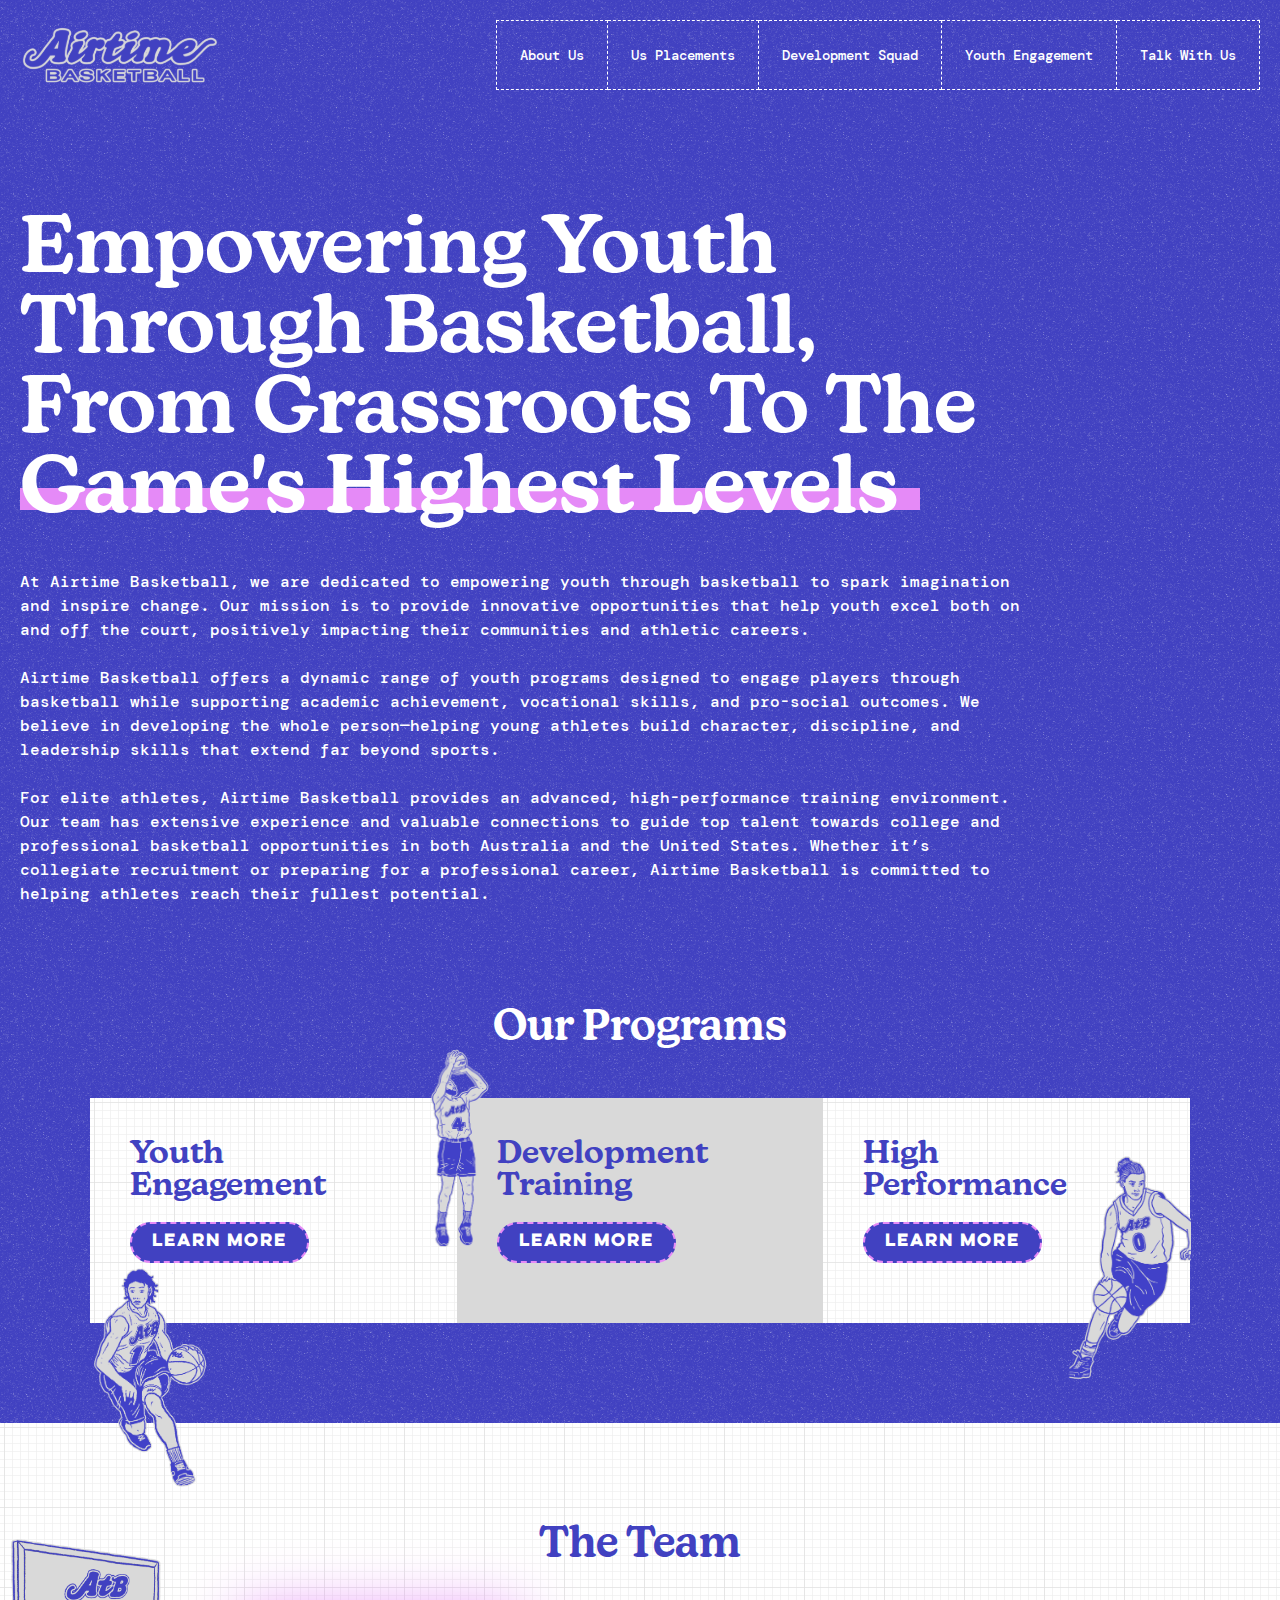
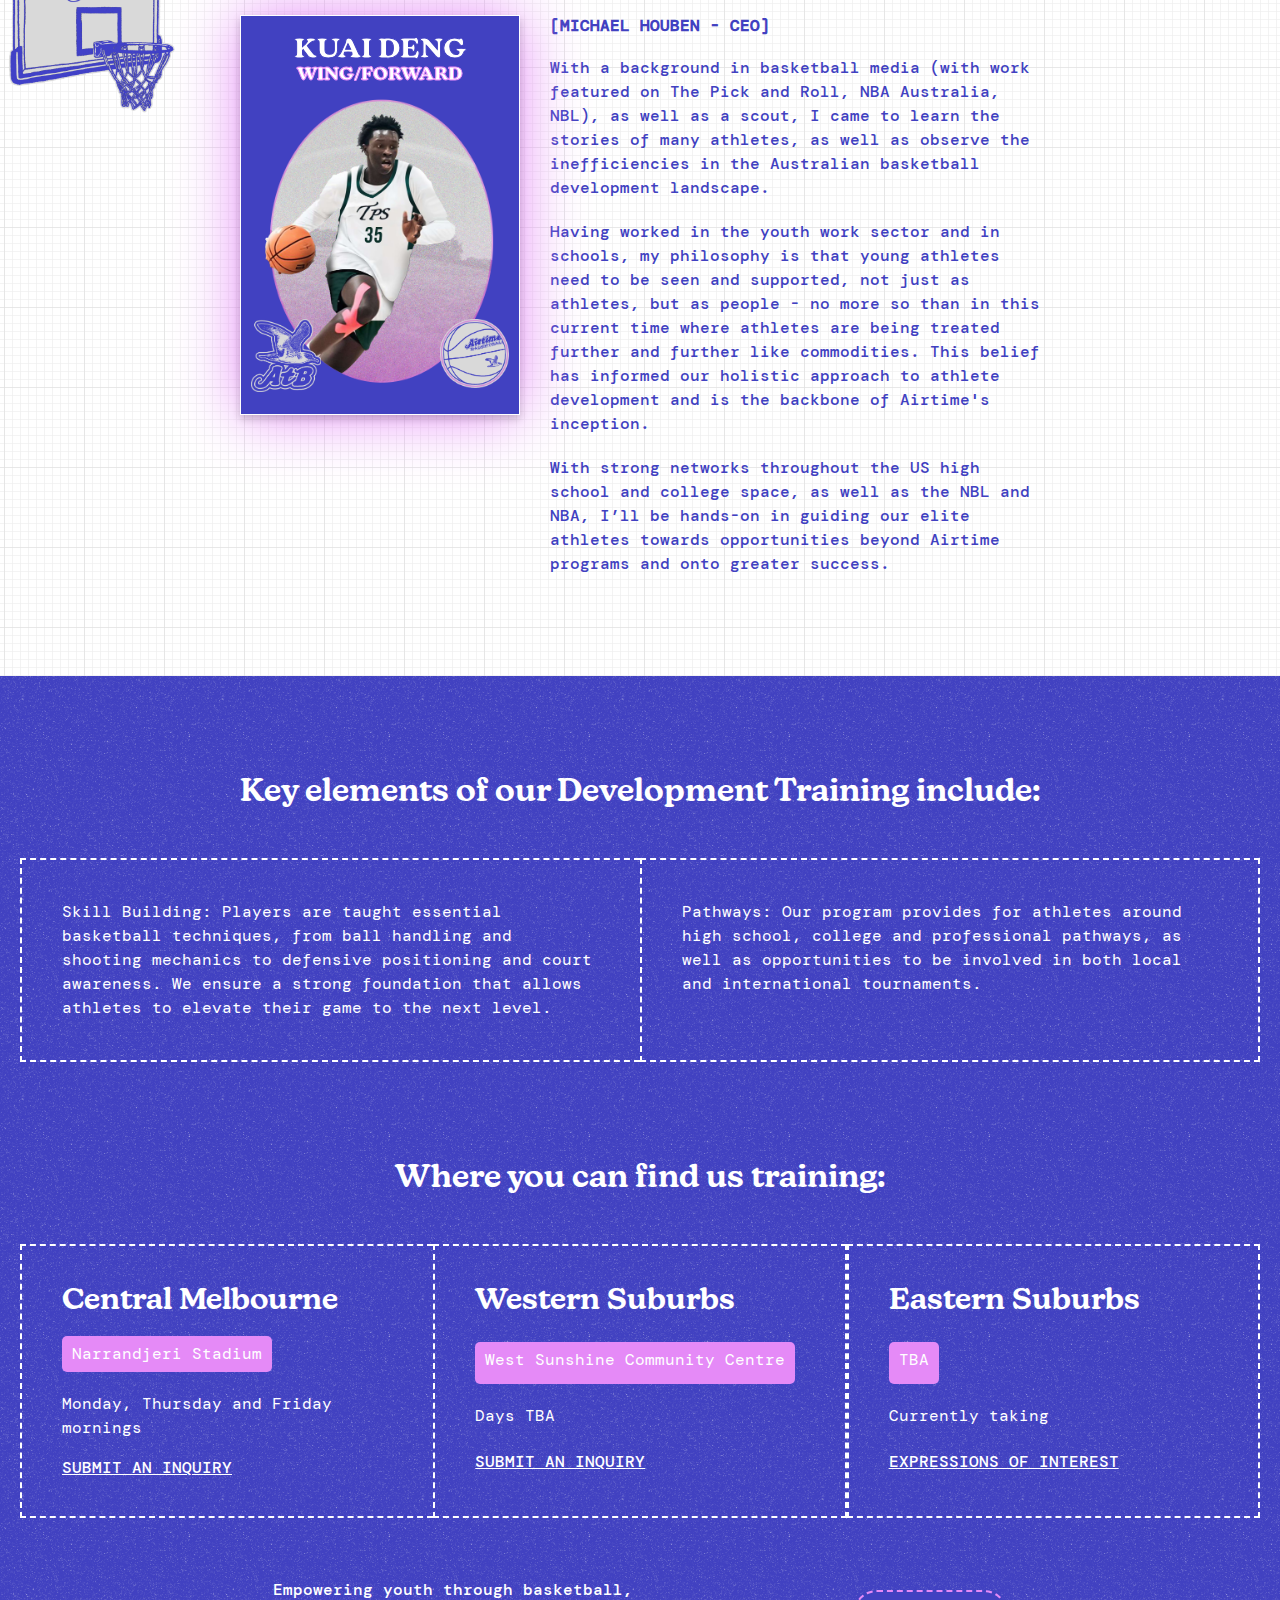
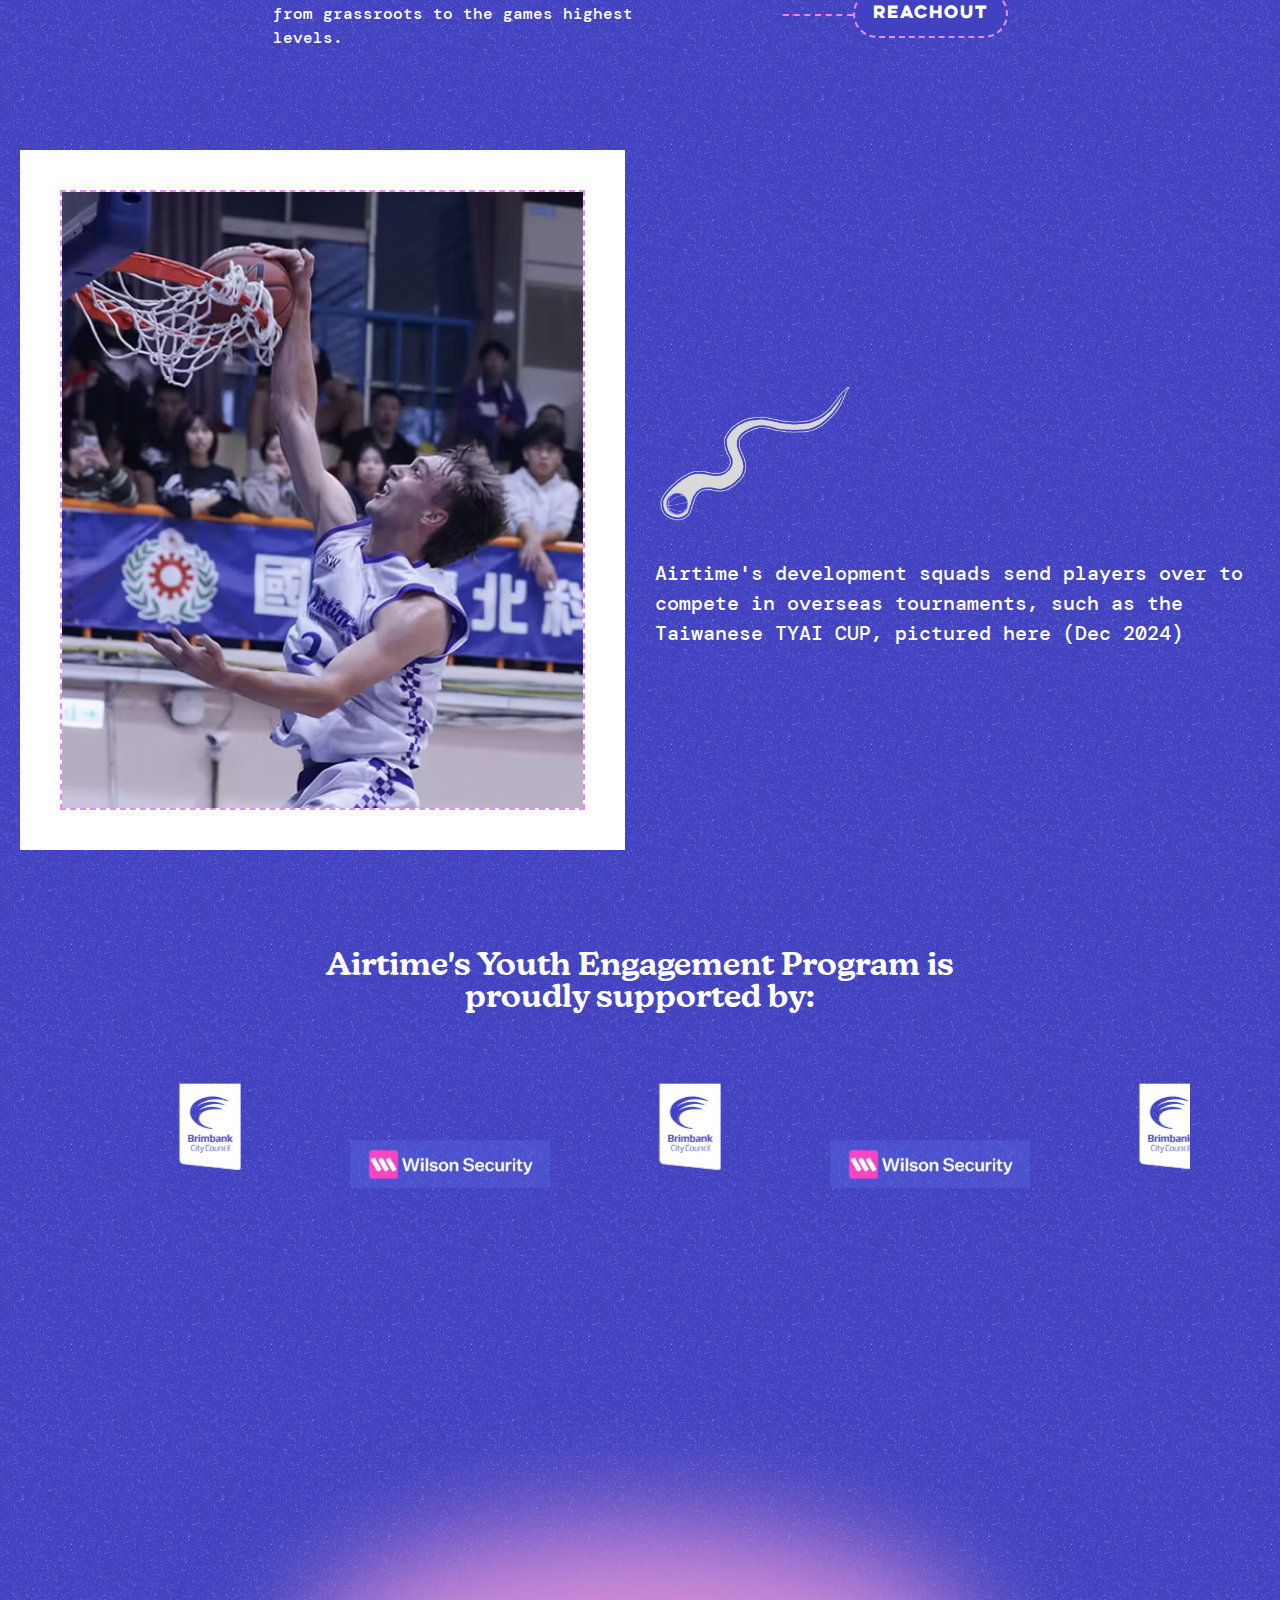
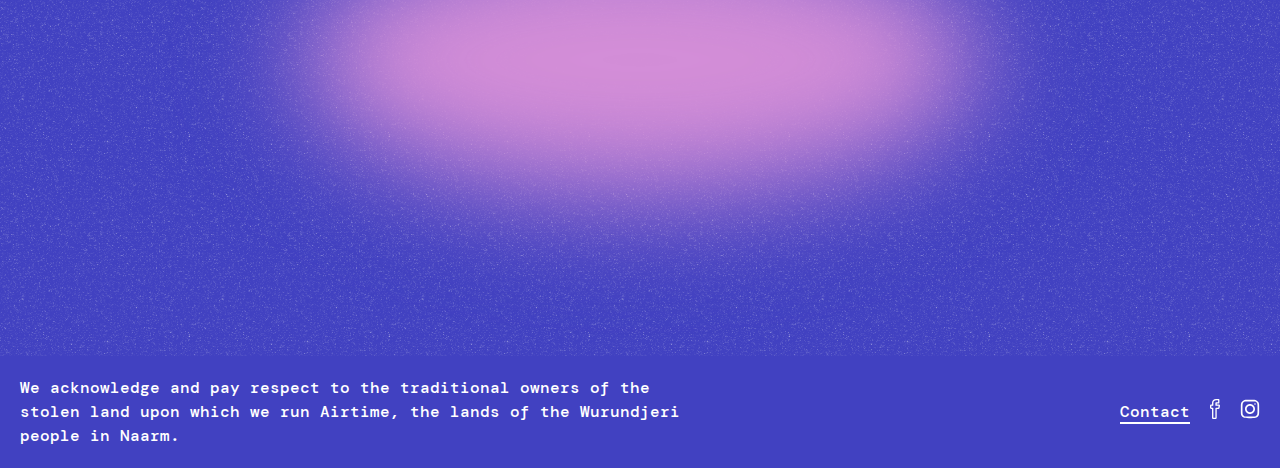
==== about-us.html @ a581c076 "new-pages" ====
<!DOCTYPE html>
<html lang="en">

<head>
    <meta charset="UTF-8">
    <meta name="viewport" content="width=device-width, initial-scale=1.0">
    <link rel="preconnect" href="https://fonts.googleapis.com">
    <link rel="preconnect" href="https://fonts.gstatic.com" crossorigin>
    <link rel="stylesheet" href="assets/css/style.css">
    <link rel="stylesheet" href="assets/css/responsive.css">
    <!-- Swiper CSS -->
    <link rel="stylesheet" href="https://cdn.jsdelivr.net/npm/swiper@11/swiper-bundle.min.css" />

    <!-- Swiper JS -->
    <script src="https://cdn.jsdelivr.net/npm/swiper@11/swiper-bundle.min.js"></script>
    <title>About-us</title>
</head>

<body class="about-us">

    <!-- MAIN-HEADER -->

    <header class="mainHeader">
        <div class="container">
            <div class="headRow">
                <div class="headLogo">
                    <a href="index.html"><img src="assets/img/logoMain.svg" alt=""></a>
                </div>
                <div class="headMenu">
                    <ul>
                        <li><a href="#">About Us</a></li>
                        <li><a href="#">Us Placements</a></li>
                        <li><a href="#">Development Squad</a></li>
                        <li><a href="youth-engagement.html">Youth Engagement</a></li>
                        <li><a href="mailto:michael@airtimebasketball.com">Talk With Us</a></li>
                    </ul>
                </div>
            </div>
        </div>
    </header>

    <!-- MAIN-HEADER -->

    <!-- MAIN-BANNER -->

    <section class="mainBanner">
        <div class="container">
            <div class="banRow">
                <div class="banContent">
                    <h1>Empowering youth through basketball, from grassroots to the game's highest levels</h1>
                    <p>At Airtime Basketball, we are dedicated to empowering youth through basketball to spark
                        imagination and inspire change. Our mission is to provide innovative opportunities that help
                        youth excel both on and off the court, positively impacting their communities and athletic
                        careers.
                        <br>
                        <br>
                        Airtime Basketball offers a dynamic range of youth programs designed to engage players through
                        basketball while supporting academic achievement, vocational skills, and pro-social outcomes. We
                        believe in developing the whole person—helping young athletes build character, discipline, and
                        leadership skills that extend far beyond sports.
                        <br>
                        <br>
                        For elite athletes, Airtime Basketball provides an advanced, high-performance training
                        environment. Our team has extensive experience and valuable connections to guide top talent
                        towards college and professional basketball opportunities in both Australia and the United
                        States. Whether it’s collegiate recruitment or preparing for a professional career, Airtime
                        Basketball is committed to helping athletes reach their fullest potential.
                    </p>
                </div>
            </div>
        </div>
    </section>

    <!-- MAIN-BANNER -->

    <!-- STUDY -->

    <section class="studyMain">
        <div class="container">
            <h2>Our Programs</h2>
            <div class="studyRow">
                <div class="studyBox">
                    <h3>
                        Youth Engagement
                    </h3>
                    <div class="mainBtn">
                        <a href="#">LEARN M<span>o</span>RE</a>
                    </div>
                </div>
                <div class="studyBox">
                    <h3>
                        Development Training
                    </h3>
                    <div class="mainBtn">
                        <a href="#">LEARN M<span>o</span>RE</a>
                    </div>
                </div>
                <div class="studyBox">
                    <h3>
                        High Performance
                    </h3>
                    <div class="mainBtn">
                        <a href="#">LEARN M<span>o</span>RE</a>
                    </div>
                </div>
            </div>
        </div>
    </section>

    <!-- STUDY -->

    <!-- MAIN-TEAM -->

    <section class="mainTeam">
        <div class="container">
            <h2>The Team</h2>
            <div class="mainTeamRow">
                    <div class="teamDetailSecLeft">
                        <div class="playerCardBox">
                            <div class="playerCardInner">
                                <a href=""></a>
                                <div class="playerCardFront">
                                    <div class="playerName">
                                        <a href="#">
                                            <h3>Kuai Deng
                                            </h3>
                                            <span>Wing/Forward</span>
                                        </a>
                                    </div>
                                    <div class="playerImg">
                                        <img src="assets/img/player-img-1.avif" alt="">
                                    </div>
                                </div>
                                <div class="playerCardBack">
                                    <div class="playerBackLogo">
                                        <img src="assets/img/player-card-back-logo.png" alt="">
                                    </div>
                                    <div class="playerCardDeatils">
                                        <h4>Kuai Deng</h4>
                                        <ul>
                                            <li><strong>Position:</strong> Wing/Forward</li>
                                            <li><strong>Height: </strong>6'10</li>
                                            <li><strong>Class: </strong>2025</li>
                                            <li><strong>From: </strong>Grange, SA</li>
                                            <li><strong>School: </strong>The Patrick School (NJ)</li>
                                            <li><strong>AUS High School: </strong>Trinity College</li>
                                            <li><strong>Club: </strong>Eastside Rams</li>
                                        </ul>
                                    </div>
                                </div>
                            </div>
                        </div>
                    </div>
                    <div class="teamDetailSecRight">
                        <span>[Michael Houben - CEO] </span>
                        <p>With a background in basketball media (with work featured on The Pick and Roll, NBA
                            Australia, NBL), as well as a scout, I came to learn the stories of many athletes, as well
                            as observe the inefficiencies in the Australian basketball development landscape.
                        </p>
                        <p>Having worked in the youth work sector and in schools, my philosophy is that young athletes
                            need to be seen and supported, not just as athletes, but as people - no more so than in this
                            current time where athletes are being treated further and further like commodities. This
                            belief has informed our holistic approach to athlete development and is the backbone of
                            Airtime's inception.</p>
                        <p>With strong networks throughout the US high school and college space, as well as the NBL and
                            NBA, I’ll be hands-on in guiding our elite athletes towards opportunities beyond Airtime
                            programs and onto greater success.</p>
                    </div>
            </div>
        </div>
    </section>

    <!-- MAIN-TEAM -->

    <!-- CONTENT-WITH-BOX -->

    <section class="cntWithBox">
        <div class="container">
            <h2>Key elements of our Development Training include:</h2>
            <div class="contWithBoxRow">
                <div class="contBox">
                    <p>Skill Building: Players are taught essential basketball techniques, from ball handling and
                        shooting mechanics to defensive positioning and court awareness. We ensure a strong foundation
                        that allows athletes to elevate their game to the next level. </p>
                </div>
                <div class="contBox">
                    <p>Pathways: Our program provides for athletes around high school, college and professional
                        pathways, as well as opportunities to be involved in both local and international tournaments.
                    </p>
                </div>
            </div>
        </div>
    </section>

    <!-- CONTENT-WITH-BOX -->

    <!-- CONTENT-WITH-BOX -->

    <section class="cntWithBox moreBox">
        <div class="container">
            <h2>Where you can find us training:</h2>
            <div class="contWithBoxRow">
                <div class="contBox">
                    <h3>Central Melbourne</h3>
                    <span>Narrandjeri Stadium </span>
                    <p>Monday, Thursday and Friday mornings </p>
                    <a href="" class="contBoxBtn">Submit An Inquiry</a>
                </div>
                <div class="contBox">
                    <h3>Western Suburbs
                    </h3>
                    <span>West Sunshine Community Centre

                    </span>
                    <p>Days TBA

                    </p>
                    <a href="" class="contBoxBtn">Submit An Inquiry</a>
                </div>
                <div class="contBox">
                    <h3>Eastern Suburbs
                    </h3>
                    <span>TBA

                    </span>
                    <p>Currently taking </p>
                    <a href="" class="contBoxBtn">expressions of interest</a>
                </div>
            </div>
        </div>
        <div class="reachOut">
            <p>Empowering youth through basketball, from grassroots to the games highest levels.</p>
            <div class="mainBtn">
                <a href="#">reach<span>o</span>ut</a>
            </div>
        </div>
    </section>

    <!-- CONTENT-WITH-BOX -->

    <!-- LEFT-IMG-CONTENT -->

    <section class="leftBoxImgContent">
        <div class="container">
            <div class="leftImgBoxRow">
                <div class="BoxContentImg">
                    <img src="assets/img/development-sec-img.avif" alt="">
                </div>
                <div class="BoxContentContent">
                    <img src="assets/img/ball-flying.png" alt="">
                    <p>Airtime's development squads send players over to compete in overseas tournaments, such as the
                        Taiwanese TYAI CUP, pictured here (Dec 2024)</p>
                </div>
            </div>
        </div>
    </section>

    <!-- LEFT-IMG-CONTENT -->

    <!-- COMPANY-SLIDER -->

    <section class="companySlider">
        <div class="container">
            <h2>Airtime's Youth Engagement Program is proudly supported by:</h2>
            <!-- Swiper Container -->
            <div class="swiper mySwiper logoSlider">
                <div class="swiper-wrapper">
                    <!-- Swiper Slides -->
                    <div class="swiper-slide">
                        <img src="assets/img/wilson.avif" alt="">
                    </div>
                    <div class="swiper-slide">
                        <img src="assets/img/airbank.avif" alt="">
                    </div>
                    <div class="swiper-slide">
                        <img src="assets/img/wilson.avif" alt="">
                    </div>
                    <div class="swiper-slide">
                        <img src="assets/img/airbank.avif" alt="">
                    </div>
                    <div class="swiper-slide">
                        <img src="assets/img/wilson.avif" alt="">
                    </div>
                    <div class="swiper-slide">
                        <img src="assets/img/airbank.avif" alt="">
                    </div>
                    <div class="swiper-slide">
                        <img src="assets/img/wilson.avif" alt="">
                    </div>
                    <div class="swiper-slide">
                        <img src="assets/img/airbank.avif" alt="">
                    </div>
                    <div class="swiper-slide">
                        <img src="assets/img/wilson.avif" alt="">
                    </div>
                    <div class="swiper-slide">
                        <img src="assets/img/airbank.avif" alt="">
                    </div>
                </div>
            </div>
        </div>
    </section>

    <!-- COMPANY-SLIDER -->

    <!-- FALLING-IMG -->

    <section class="fallingImg">
        <div class="hide"></div>
        <ul>
            <li class="fallingImgMain"></li>
            <li class="fallingImgMain"></li>
            <li class="fallingImgMain"></li>
            <li class="fallingImgMain"></li>
            <li class="fallingImgMain"></li>
            <li class="fallingImgMain"></li>
            <li class="fallingImgMain"></li>
        </ul>
    </section>

    <!-- FALLING-IMG -->

    <!-- FOOTER -->

    <footer class="mainFooter">
        <div class="container">
            <div class="footerRow">
                <div class="footLeft">
                    <p>We acknowledge and pay respect to the traditional owners of the stolen land upon which we run
                        Airtime, the lands of the Wurundjeri people in Naarm.
                    </p>
                </div>
                <div class="footRight">
                    <ul>
                        <li><a href="mailto:michael@airtimebasketball.com">Contact</a></li>
                        <li><a href="https://web.facebook.com/people/Airtime-Basketball/61565089387926/"><img
                                    src="assets/img/facebook.svg" alt=""></a></li>
                        <li><a href="https://www.instagram.com/airtime.basketball/"><img src="assets/img/instagram.svg"
                                    alt=""></a></li>
                    </ul>
                </div>
            </div>
        </div>
    </footer>

    <!-- FOOTER -->

    <script src="assets/js/script.js"></script>
</body>

</html>
---- assets/css/style.css ----
@import url('https://fonts.googleapis.com/css2?family=DM+Mono:ital,wght@0,300;0,400;0,500;1,300;1,400;1,500&display=swap');

@font-face {
    font-family: 'lulo-one';
    src: url('../font/Lulo-one.otf');
    font-weight: 700;
}

@font-face {
    font-family: 'new-kansas';
    src: url('../font/New-Kansas.otf');
    font-weight: 600;
}

@font-face {
    font-family: 'new-kansas';
    src: url('../font/NewKansas.otf');
    font-weight: 700;
}

* {
    margin: 0;
    padding: 0;
    box-sizing: border-box;
    list-style: none;
    text-decoration: none;
}

h1,
h2,
h3,
h4,
h5,
h6 {
    font-family: 'new-kansas';
}

body {
    font-family: "DM Mono", serif;
    background: #4141C1 url(../img/bodyBg.png) repeat 0 0 / 200px;
    height: 100%;
    width: 100%;
}

.container,
.page-width {
    max-width: 1330px;
    padding: 0 20px;
    margin: 0 auto;
    width: 100%;
}

/* MAIN-HEADER */

.mainHeader {
    padding: 20px 0;
}

.headRow {
    display: grid;
    grid-template-columns: max-content 1fr;
    gap: 20px;
    align-items: center;
}

.headLogo {
    width: 200px;
    height: 56px;
}

.headLogo a {
    height: 100%;
    width: 100%;
    display: block;
}

.headLogo a img {
    height: 100%;
    width: 100%;
    object-fit: contain;
}

.headMenu {
    margin-left: auto;
    margin-right: 0;
    display: block;
}

.headMenu ul {
    display: flex;
    align-items: center;
}

.headMenu ul li a {
    color: #fff;
    font-size: 14px;
    line-height: 14px;
    text-transform: capitalize;
    font-weight: 500;
    padding: 27px 23px;
    display: block;
    transition: all ease .3s;
    border: 1px dashed #fff;
}

.headMenu ul li a:hover {
    color: #e58af7;
    background: #fff;
    font-weight: 700;
    border-color: #e58af7;
}

.headMenu ul li:not(:first-child) a {
    border-left: none;
}

/* MAIN-HEADER */

/* MAIN-BANNER */

.mainBanner {
    margin: 100px 0;
}

.banContent {
    display: grid;
    grid-template-columns: max-content 1fr;
    gap: 40px;
}


.banContent h1 {
    color: #fff;
    font-size: 110px;
    grid-column: span 2;
    max-width: 600px;
    line-height: 110px;
    text-transform: capitalize;
    position: relative;
    font-weight: 600;
}

.banContent h1::after {
    content: '';
    width: 100%;
    height: 28px;
    background: #e58af7;
    position: absolute;
    bottom: 25px;
    left: 0;
    z-index: -1;
}

.youth-engagement .banContent h1,
.development-squad .banContent h1 {
    max-width: 700px;
}

.development-squad .banContent h1::after {
    max-width: 430px;
}

.about-us .banContent h1 {
    max-width: 980px;
    font-size: 80px;
    line-height: 80px;
}

.about-us .banContent h1::after {
    content: '';
    height: 22px;
    bottom: 20px;
    max-width: 900px;
}

.about-us .banContent p {
    max-width: 1000px;
}

.banContent p {
    font-size: 16px;
    line-height: 24px;
    color: #FFF;
    font-weight: 500;
    max-width: 600px;
}

.mainBtn {
    padding-left: 80px;
    display: block;
}

.mainBtn {
    position: relative;
    display: flex;
    align-items: center;
    transition: all ease .3s;
    width: fit-content;
}

.mainBtn::before {
    position: relative;
    content: " ";
    border-bottom: 2px dashed #e58af7;
    vertical-align: middle;
    display: inline-block;
    width: 70px;
    height: 2px;
}

.mainBtn a {
    font-family: 'lulo-one';
    color: #fff;
    font-size: 16px;
    line-height: 15px;
    text-transform: uppercase;
    display: block;
    letter-spacing: -2px;
    width: fit-content;
    background: #4141c1;
    padding: 14px 18px 15px;
    border: 2px dashed #e58af7;
    border-radius: 100px;
    transition: all ease .3s;
    position: relative;
}

.mainBtn a span {
    display: inline-block;
    animation: soft-bounce 2s infinite ease;
}

.mainBtn:hover a {
    background: #e58af7;
    color: #fff;
    border-color: #e58af7;
}

.mainBtn:hover::before {
    border-color: #fff !important;
}

@keyframes soft-bounce {

    0%,
    20%,
    50%,
    65%,
    100% {
        transform: translateY(0);
    }

    40% {
        transform: translateY(-8px);
    }

    55% {
        transform: translateY(-4.5px);
    }

    70% {
        transform: translateY(-3px);
    }
}

/* MAIN-BANNER */

/* MORE-PLAYER */

.morePlayer {
    margin: 100px 0;
}

.morePlayer .mainBtn {
    padding-left: 0;
}

.morePlayer .mainBtn {
    margin: 0 auto;
    position: absolute;
    right: -6.5%;
    top: 50%;
    transform: translateY(-50%) rotate(270deg);
}

.morePlayer .mainBtn::before {
    display: none;
}

.morePlayerRow {
    display: grid;
    grid-template-columns: repeat(4, 1fr);
    gap: 30px;
    position: relative;
}

.playerCardBox {
    /* cursor: pointer; */
    transition: all 0.2s ease-in-out;
    position: relative;
    perspective: 1000px;
    background-color: #e58af7;
    box-shadow: 0 0 60px #e58af7;
    height: 400px;
}

/* .playerCardBox::after {
    content: " ";
    display: block;
    background: url(../img/blur-glow-pink.png) no-repeat 50% / 42rem;
    width: 200%;
    left: -50%;
    height: 100%;
    position: absolute;
    top: 0;
    margin: 0 auto;
    z-index: 0;
    transform: scale(0);
    transition: all .2s ease-in-out;
    transition-duration: .5s;
    z-index: -1;
} */

.playerCardInner {
    position: relative;
    width: 100%;
    height: 100%;
    text-align: center;
    transition: transform 0.6s;
    transform-style: preserve-3d;
    box-shadow: 0 4px 8px 0 rgba(0, 0, 0, .2);
}

.playerCardInner>a {
    display: block;
    height: 100%;
    width: 100%;
    position: absolute;
    top: 0;
    left: 0;
    z-index: 3;
}

.playerCardBox:hover .playerCardInner {
    transform: rotateY(180deg);
}

/* .playerCardBox:hover::after {
    transform: scale(1);
} */

.playerCardFront,
.playerCardBack {
    position: absolute;
    width: 100%;
    height: 100%;
    backface-visibility: hidden;
}


.playerCardFront {
    background-color: #4141c1;
    border: 1px solid #fff;
    padding: 20px 10px;
    position: absolute;
    top: 0;
    left: 0;
    transform: rotateY(0deg);
    z-index: 2;
}

.playerCardFront::after {
    content: '';
    bottom: 15px;
    right: 10px;
    background-image: url(../img/ballPlayer.png);
    background-repeat: no-repeat;
    height: 80px;
    width: 25%;
    background-size: contain;
    position: absolute;
    z-index: 1;
}

.playerCardFront::before {
    content: '';
    bottom: 15px;
    left: 10px;
    background-image: url(../img/BirdPlayer.png);
    background-repeat: no-repeat;
    height: 80px;
    width: 25%;
    background-size: contain;
    position: absolute;
    z-index: 1;
}

.playerName h3 {
    font-size: 28px;
    line-height: 28px;
    color: #fff;
    -webkit-text-stroke: 1px #4141c1;
    text-transform: uppercase;
    font-weight: 700;
    display: -webkit-box;
    -webkit-line-clamp: 1;
    -webkit-box-orient: vertical;
    overflow: hidden;
    min-height: 28px;
    max-height: 28px;
    white-space: normal;
    display: block;
}

.playerName span {
    font-size: 18px;
    font-weight: 700;
    color: #e58af7;
    color: #fff;
    -webkit-text-stroke: 1px #e58af7;
    font-family: 'new-kansas';
    display: block;
    text-transform: uppercase;
}

.playerImg {
    width: 100%;
    height: 320px;
}

.playerImg img {
    height: 100%;
    width: 100%;
    position: relative;
    top: -10px;
    object-fit: cover;
}

.playerCardBack {
    background: url(../img/playerCard-bg.jpg) no-repeat 0 0 / cover #d9d9d9;
    padding: 30px;
    position: absolute;
    top: 0;
    left: 0;
    transform: rotateY(180deg);
    z-index: 1;
    display: flex;
    align-items: center;
    justify-content: center;
    flex-direction: column;
    gap: 20px;
}

.playerBackLogo {
    width: 200px;
    height: 70px;
}

.playerBackLogo img {
    height: 100%;
    width: 100%;
    object-fit: contain;
}

.playerCardDeatils {
    background-color: #d9d9d9;
    border: 2px solid #4141c1;
    padding: 15px 8px;
}

.playerCardDeatils h4 {
    font-size: 30px;
    line-height: 30px;
    color: #4141c1;
    text-transform: uppercase;
    font-weight: 700;
    -webkit-text-stroke: 1px #4141c1;
    padding-bottom: 10px;
    text-decoration: underline;
    text-decoration-thickness: 2px;
    text-underline-offset: 5px;
}

.playerCardDeatils ul {
    display: flex;
    flex-direction: column;
    gap: 10px;
}

.playerCardDeatils ul li {
    font-family: "DM Mono", serif;
    font-size: 12px;
    line-height: 12px;
    color: #4141c1;
    font-weight: 400;
    display: flex;
    align-items: center;
    justify-content: space-between;
    text-align: right;
    gap: 5px;
}

.playerCardDeatils ul li strong {
    text-align: left;
}

/* MORE-PLAYER */

/* HELP-US */

.helpUs {
    margin: 100px 0;
    margin-bottom: 0;
}

.helpUs .container {
    position: relative;
}

.healpUsRow::after {
    content: '';
    position: absolute;
    right: 0;
    bottom: -130px;
    background-image: url(../img/help-down-abs-img.png);
    height: 400px;
    width: 300px;
    background-size: contain;
    z-index: 3;
    background-repeat: no-repeat;
}

.healpUsRow {
    max-width: 1070px;
    margin: 0 auto;
    display: flex;
    flex-direction: column;
    gap: 30px;
    padding-bottom: 280px;
    position: relative;
}

.healpUsRow h2 {
    text-align: center;
    color: #fff;
    font-size: 110px;
    line-height: 110px;
}

.healpUsRow p {
    font-size: 16px;
    line-height: 24px;
    color: #fff;
    text-align: center;
    max-width: 850px;
    font-weight: 500;
    margin: 0 auto;
}

.healpUsRow .mainBtn {
    margin: 0 auto;
    padding-left: 0;
    flex-direction: column;
}

.healpUsRow .mainBtn::before {
    height: 70px;
    width: 1px;
    border-left: 2px dashed #e58af7;
    border-bottom: none;
    margin-left: 2px;
}

/* HELP-US */

/* SUPPORT */

.support {
    background: url(../img/bg-box-wall.svg) repeat 0 0 / 5rem #fff;
    height: 100%;
    width: 100%;
    border: 1px dashed #000;
    position: relative;
}

.support::after {
    content: '';
    background-color: #d9d9d9;
    height: 100%;
    width: 50%;
    position: absolute;
    right: 0;
    top: 0;
    z-index: 1;
}

.supportRow {
    display: grid;
    grid-template-columns: repeat(2, 1fr);
    position: relative;
    z-index: 2;
}

.supportRowLeft {
    padding: 60px 0 400px;
    position: relative;
}

.supportRowLeft span,
.supportRowRight span {
    font-size: 16px;
    line-height: 16px;
    color: #4141C1;
    font-weight: 500;
    display: block;
    margin-bottom: 30px;
}

.supportRowLeft h2,
.supportRowRight h2 {
    font-size: 60px;
    line-height: 60px;
    color: #4141C1;
    font-weight: 600;
    max-width: 550px;
    margin-bottom: 40px;
}

.supportRowRight h2 {
    max-width: 600px;
}

.supportRowLeft p,
.supportRowRight p {
    font-size: 16px;
    line-height: 22px;
    color: #4141C1;
    font-weight: 500;
    display: block;
    margin-bottom: 30px;
    max-width: 580px;
}

.supportRowLeft .learnBtn,
.supportRowRight .learnBtn {
    font-size: 16px;
    line-height: 16px;
    color: #4141C1;
    font-weight: 500;
    display: block;
    text-transform: uppercase;
}

.supportRowLeft::after {
    content: '';
    position: absolute;
    bottom: -160px;
    left: 0px;
    background-image: url(../img/left-support.png);
    background-repeat: no-repeat;
    background-size: contain;
    width: 300px;
    height: 400px;
    z-index: 2;
}

.supportRowRight {
    position: relative;
    background-color: #d9d9d9;
    height: 100%;
    display: flex;
    flex-direction: column;
    align-items: end;
    justify-content: end;
    text-align: right;
    padding: 60px;
}

.supportRowRight::after {
    content: '';
    background: url(../img/left-bird-full.png) no-repeat 50% / contain transparent;
    height: 100%;
    width: 50px;
    position: absolute;
    top: 0;
    right: -20px;
}

.supportRowRight::before {
    content: '';
    background: url(../img/right-bird-full.png) no-repeat 50% / contain transparent;
    height: 100%;
    width: 50px;
    position: absolute;
    top: 0;
    left: 0;
    transform: scaleX(-1);
}

/* SUPPORT */

/* DONATE */

.donate {
    margin: 100px 0;
    position: relative;
    z-index: 22;
}

.donateTop {
    display: grid;
    grid-template-columns: 1fr max-content;
    align-items: center;
    gap: 10px;
}

.donateTop p {
    color: #fff;
    font-size: 16px;
    line-height: 24px;
    font-weight: 500;
    padding-left: 15%;
}

.donateTop .mainBtn {
    padding-left: 0;
}

/* DONATE */


/* IMAGE-FALLING */

.fallingImg {
    padding-top: 37rem;
    background: url(../img/falling-img-blur.png) no-repeat 50% / contain transparent;
    animation: Footer_fadeIn__nq_eW 2s ease-in-out;
    margin-top: 0rem;
    font-family: DM Mono, Courier New, Courier, monospace;
    color: #fff;
    font-weight: 500;
    font-style: normal;
    font-size: 1rem;
    overflow: hidden;
    position: relative;
    z-index: 2;
}

.fallingImg ul {
    max-width: 1440px;
    margin: 0 auto;
    display: block;
    position: relative;
    top: -38rem;
}

@keyframes Footer_fadeIn__nq_eW {
    0% {
        opacity: 0;
    }

    100% {
        opacity: 1;
    }
}

.fallingImgMain {
    position: absolute;
    z-index: -1;
    top: -20rem;
    display: inline-block;
    width: 50rem;
    height: 16.5rem;
    background: url(../img/falling-img.png) no-repeat transparent 0 0 / contain;
    animation: Footer_fall__XOStI 4s cubic-bezier(.4, 0, .6, 1) forwards;
}

.fallingImgMain {
    animation-play-state: running;
}

@keyframes Footer_fall__XOStI {
    0% {
        transform: translateY(0) rotate(0deg);
    }

    100% {
        transform: translate(calc(var(--end-x, -15rem)), calc(20vh + var(--end-y, 15rem))) rotate(370deg);
    }
}

.fallingImgMain:nth-child(2) {
    left: -10%;
    animation: Footer_fall1__8XTJp 6s ease-out forwards;
    animation-timing-function: ease;
}

@keyframes Footer_fall1__8XTJp {
    0% {
        transform: translateY(-10rem) rotate(0deg);
    }

    100% {
        transform: translateY(42rem) rotate(722deg);
    }
}

.fallingImgMain:nth-child(3) {
    left: 30%;
    top: -18rem;
    animation-delay: .4s;
    animation-name: Footer_fall2__ocXSB;
    animation-duration: 5.5s;
    animation-timing-function: cubic-bezier(.82, 0, .18, 1);
    z-index: 1;
}

@keyframes Footer_fall2__ocXSB {
    0% {
        transform: translateY(-3rem) translateX(0) rotate(0deg);
    }

    100% {
        transform: translateY(31rem) translateX(-18rem) rotate(-370deg);
    }
}

.fallingImgMain:nth-child(4) {
    left: 30%;
    animation-delay: .8s;
    animation-name: Footer_fall5__1ZRP1;
}

@keyframes Footer_fall5__1ZRP1 {
    0% {
        transform: translateY(-100px) rotate(0deg);
    }

    100% {
        transform: translateY(30rem) rotate(-365deg);
    }
}

.fallingImgMain:nth-child(5) {
    left: 45%;
    animation-delay: 1s;
    animation-name: Footer_fall4__x0iaj;
    z-index: -1;
}

@keyframes Footer_fall4__x0iaj {
    0% {
        transform: translateY(-100px) rotate(0deg);
    }

    100% {
        transform: translateY(43rem) rotate(-369deg);
    }
}

.fallingImgMain:nth-child(6) {
    right: -18rem;
    animation-delay: 1.2s;
    animation-name: Footer_fall3__uTHmX;
}

@keyframes Footer_fall3__uTHmX {
    0% {
        transform: translateY(-100px) rotate(0deg);
    }

    100% {
        transform: translateY(29rem) rotate(380deg);
    }
}

.fallingImgMain:nth-child(7) {
    right: 0;
    animation-delay: 1.2s;
    animation-name: Footer_fall6__dZm_u;
}

@keyframes Footer_fall6__dZm_u {
    0% {
        transform: translateY(-10rem) translateX(-4rem) rotate(0deg);
    }

    100% {
        transform: translateY(35rem) translateX(22rem) rotate(8deg);
    }
}

/* IMAGE-FALLING */


/* FOOTER */

.mainFooter {
    padding: 20px 0;
    background: #4141C1;
}

.footerRow {
    display: grid;
    grid-template-columns: 1fr max-content;
    align-items: center;
    gap: 10px;
}

.footLeft p {
    color: #fff;
    font-size: 16px;
    line-height: 24px;
    font-weight: 500;
    max-width: 670px;
}

.footRight ul {
    display: flex;
    align-items: center;
    gap: 15px;
}

.footRight ul li a {
    color: #fff;
    font-size: 16px;
    line-height: 24px;
    font-weight: 500;
    text-decoration: underline;
    text-decoration-thickness: 2px;
    text-underline-offset: 5px;
    transition: all ease .3s;
}

.footRight ul li a:hover {
    color: #e58af7;
}

.footRight ul li a img {
    width: 20px;
    height: 20px;
    object-fit: contain;
    filter: brightness(0) saturate(100%) invert(100%) sepia(100%) saturate(0%) hue-rotate(279deg) brightness(105%) contrast(102%);
    transition: all 0.3s ease;
}

.footRight ul li a img:hover {
    filter: brightness(0) saturate(100%) invert(77%) sepia(34%) saturate(5837%) hue-rotate(224deg) brightness(103%) contrast(94%);
}

/* FOOTER */

/*  YOUTH-DEATAIL */

.youthDeatilMain {
    margin: 100px 0;
}

.youthDeatilsRow {
    display: grid;
    grid-template-columns: 1fr;
    gap: 50px;
}

.youthImg {
    width: 100%;
    height: 500px;
    padding: 40px;
    background: #fff;
}

.youthImg img {
    height: 100%;
    width: 100%;
    object-fit: cover;
    border: 2px dashed #e58af7;
}

.youthContent {
    padding: 40px;
    border: 2px dashed #fff;
}

.youthContent h2 {
    font-size: 32px;
    line-height: 32px;
    color: #fff;
    margin: 20px 0;
    margin-top: 0;
    font-weight: 600;
}

.youthContent p {
    font-size: 16px;
    line-height: 24px;
    color: #fff;
    font-weight: 500;
    margin: 20px 0;
    max-width: 434px;
}

.youthContent p span {
    font-weight: 600;
}

.youthContent img {
    height: 50px;
    width: 140px;
    object-fit: contain;
}

/*  YOUTH-DEATAIL */

/* STUDY  */

.studyMain {
    margin: 100px 0;
}

.studyMain h2 {
    color: #fff;
    font-size: 42px;
    line-height: 42px;
    font-weight: 600;
    text-align: center;
    margin-bottom: 50px;
}

.studyRow {
    display: grid;
    grid-template-columns: repeat(3, 1fr);
    max-width: 1100px;
    margin: 0 auto;
}

.studyBox {
    padding: 40px 40px;
    display: flex;
    flex-direction: column;
    gap: 20px;
    position: relative;
    padding-bottom: 60px;
}

.studyBox:nth-child(odd) {
    background: url(../img/bg-box-wall.svg) repeat 0 0 / 5rem #fff;
}

.studyBox:nth-child(even) {
    background: #d9d9d9;
}

.studyBox:nth-child(1)::after {
    content: '';
    background-image: url(../img/study-1.png);
    background-repeat: no-repeat;
    background-size: contain;
    position: absolute;
    height: 230px;
    width: 160px;
    bottom: -170px;
    left: 0;
}

.studyBox:nth-child(2)::after {
    content: '';
    background-image: url(../img/study-2.png);
    background-repeat: no-repeat;
    background-size: contain;
    position: absolute;
    height: 200px;
    width: 140px;
    top: -50px;
    left: -30px;
}

.studyBox:nth-child(3)::after {
    content: '';
    background-image: url(../img/study-3.png);
    background-repeat: no-repeat;
    background-size: contain;
    position: absolute;
    height: 230px;
    width: 160px;
    bottom: -60px;
    right: -39px;
}

.studyBox h3 {
    font-size: 32px;
    line-height: 32px;
    color: #4141C1;
    font-weight: 600;
    text-transform: capitalize;
}

.studyBox p {
    color: #4141C1;
    font-size: 16px;
    line-height: 24px;
    font-weight: 500;
    max-width: 230px;
}

.studyBox .mainBtn::before {
    display: none;
}

.studyBox .mainBtn {
    padding: 0;
}

.studyBox .mainBtn a {
    padding: 10px 20px 12px;
}


/* STUDY  */

/* COMPANY-SLIDER */

.companySlider {
    margin: 100px 0;
}

.companySlider .container {
    max-width: 1140px;
    margin: 0 auto;
}

.companySlider .container h2 {
    font-size: 32px;
    line-height: 32px;
    color: #fff;
    font-weight: 600;
    text-align: center;
    max-width: 700px;
    margin: 0 auto 50px;
}

.companySlider .swiper {
    position: relative;
    overflow: hidden;
}

/* .companySlider .swiper::before,
.companySlider .swiper::after {
    content: '';
    position: absolute;
    top: 0;
    bottom: 0;
    width: 50px;
    z-index: 2;
    pointer-events: none;
}

.companySlider .swiper::before {
    left: 0;
    background: linear-gradient(to right, rgba(255, 148, 239, 0.686), rgba(255, 255, 255, 0))
}

.companySlider .swiper::after {
    right: 0;
    background: linear-gradient(to left, rgba(255, 148, 239, 0.686), rgba(255, 255, 255, 0));
} */

.logoSlider .swiper-wrapper {
    width: 100%;
    display: flex;
    gap: 20px;
    align-items: center;
    transition-timing-function: linear !important;
}

.logoSlider .swiper-wrapper .swiper-slide {
    width: auto;
    display: flex;
    justify-content: center;
    align-items: center
}

.logoSlider .swiper-wrapper .swiper-slide img {
    height: 200px;
    width: 200px;
    object-fit: contain;
}

/* COMPANY-SLIDER */

/* DEVELOPMENT-SQAUD */

.developmentSquad {
    margin: 100px 0;
}

.devSqaudImg {
    height: 600px;
    width: 100%;
    padding: 40px;
    background: #fff;
}

.devSqaudImg img {
    height: 100%;
    width: 100%;
    object-fit: cover;
    border: 2px dashed #e58af7;
}

/* DEVELOPMENT-SQAUD */

/* CONTENT-WITH-BOX */

.cntWithBox {
    margin: 100px 0;
}

.cntWithBox h2 {
    font-size: 32px;
    line-height: 32px;
    color: #fff;
    font-weight: 600;
    text-align: center;
}

.cntWithBox.moreBox .contWithBoxRow {
    display: grid;
    grid-template-columns: repeat(3, 1fr);
}

.contWithBoxRow {
    margin-top: 50px;
    display: grid;
    grid-template-columns: repeat(2, 1fr);
}

.contBox {
    padding: 40px;
    border: 2px dashed #fff;
    display: grid;
    grid-template-columns: 1fr;
    gap: 20px;
}

.contBox:first-child {
    border-right: none;
}

.contBox p {
    font-size: 16px;
    line-height: 24px;
    color: #fff;
}

.contBox h3 {
    font-size: 30px;
    line-height: 30px;
    color: #fff;
    font-weight: 600;
}

.contBox span {
    background: #e58af7;
    padding: 10px;
    color: #fff;
    border-radius: 5px;
    font-size: 16px;
    line-height: 16px;
    width: fit-content;
    text-transform: capitalize;
}

.contBoxBtn {
    color: #fff;
    font-size: 16px;
    line-height: 16px;
    color: #fff;
    font-weight: 500;
    text-decoration: underline;
    text-transform: uppercase;
}

.reachOut {
    display: flex;
    align-items: center;
    justify-content: center;
    max-width: 1070px;
    margin: 60px auto 0;
    gap: 30px;
    flex-wrap: wrap;
}

.reachOut p {
    color: #fff;
    max-width: 400px;
    font-size: 16px;
    line-height: 24px;
    font-weight: 500;
}

/* CONTENT-WITH-BOX */

/* LEFT-IMG-CONTENT */

.leftBoxImgContent {
    margin: 100px 0;
}

.leftImgBoxRow {
    display: grid;
    grid-template-columns: repeat(2, 1fr);
    align-items: center;
    gap: 30px;
}

.BoxContentImg {
    height: 700px;
    padding: 40px;
    width: 100%;
    background: #fff;
}

.BoxContentImg img {
    height: 100%;
    width: 100%;
    object-fit: cover;
    border: 2px dashed #e58af7;
}

.BoxContentContent img {
    height: 200px;
    width: 200px;
    object-fit: contain;
}

.BoxContentContent p {
    font-size: 20px;
    line-height: 30px;
    color: #fff;
    font-weight: 500;
}

/* LEFT-IMG-CONTENT */

/* MAIN-TEAM */

.mainTeam {
    padding: 100px 0;
    background: url(../img/bg-box-wall.svg) repeat 0 0 / 5rem #fff;
}

.mainTeam .container{
    position: relative;
}

.mainTeam .container::after{
    content: '';
    background-image: url(../img/basketTop.png);
    height: 200px;
    width: 200px;
    background-size: contain;
    background-repeat: no-repeat;
    left: 0;
    top: 0;
    position: absolute;
}

.mainTeam h2 {
    font-size: 42px;
    line-height: 42px;
    color: #4141C1;
    text-align: center;
    font-weight: 600;
    margin-bottom: 50px;
}

.mainTeamRow {
    display: grid;
    grid-template-columns: 35% 1fr;
    gap: 30px;
    max-width: 800px;
    margin: 0 auto;
}

.teamDetailSecRight span {
    color: #4141C1;
    font-size: 16px;
    line-height: 16px;
    font-weight: 600;
    text-transform: uppercase;
}

.teamDetailSecRight p {
    font-size: 16px;
    line-height: 24px;
    color: #4141C1;
    font-weight: 500;
    margin: 20px 0;
}

.teamDetailSecRight p:last-child {
    margin-bottom: 0;
}

/* MAIN-TEAM */
---- assets/css/responsive.css ----
@media only screen and (min-width : 1600px) {
    .fallingImg ul {
        max-width: 80rem;
        top: -34rem;
    }
}

@media only screen and (max-width : 1200px) {
    .headMenu ul li a {
        padding: 22px 20px;
    }
}

@media only screen and (max-width : 1024px) {

    .headLogo {
        width: 180px;
        height: 50px;
    }

    .headMenu {
        display: none;
    }

    .mainBanner {
        margin: 80px 0;
    }

    .mainBtn {
        padding-left: 0;
    }

    .banContent h1,
    .healpUsRow h2 {
        font-size: 90px;
        line-height: 90px;
    }

    .banContent h1::after {
        height: 22px;
        bottom: 20px;
        max-width: 500px;
    }

    .banContent {
        gap: 30px;
    }

    .banContent p {
        max-width: 400px;
    }

    .mainBtn a {
        font-size: 14px;
        line-height: 13px;
        padding: 10px 12px 12px
    }

    .mainBtn::before {
        width: 55px;
    }

    .morePlayerRow {
        gap: 20px;
    }

    .playerCardBox {
        height: 350px;
    }

    .playerCardFront {
        padding: 15px 10px;
    }

    .playerCardFront::before,
    .playerCardFront::after {
        height: 60px;
    }

    .playerName h3 {
        font-size: 20px;
        line-height: 20px;
        min-height: 20px;
        max-height: 20px;
    }

    .playerName span {
        font-size: 14px;
        line-height: 14px;
    }

    .playerImg {
        height: 235px;
    }

    .playerImg img {
        top: 5px;
    }

    .morePlayer .mainBtn {
        padding-top: 40px;
    }

    .morePlayer {
        margin: 80px 0;
    }

    .helpUs {
        margin: 80px 0;
    }

    .healpUsRow {
        gap: 20px;
    }

    .healpUsRow .mainBtn::before {
        height: 55px;
    }

    .healpUsRow::after {
        height: 300px;
        width: 200px;
        bottom: -180px;
    }

    .healpUsRow {
        padding-bottom: 80px;
    }

    .supportRowLeft {
        padding: 50px 0 180px;
    }

    .supportRowLeft h2,
    .supportRowRight h2 {
        font-size: 42px;
        line-height: 42px;
        margin-bottom: 30px;
    }

    .supportRowLeft span,
    .supportRowRight span {
        margin-bottom: 20px;
    }

    .supportRowRight {
        padding: 40px;
    }

    .supportRowRight::after,
    .supportRowRight::before {
        width: 40px;
    }

    .supportRowLeft::after {
        height: 300px;
        width: 200px;
    }

    .donate {
        margin: 80px 0;
    }

    .fallingImgMain {
        width: 45rem;
        height: 15rem;
    }

    .playerCardDeatils h4 {
        font-size: 26px;
        line-height: 26px;
    }
}

@media only screen and (max-width: 768px) {
    .headLogo {
        width: 160px;
        height: 45px;
    }

    .mainBanner {
        margin: 60px 0;
    }

    .banContent h1,
    .healpUsRow h2 {
        font-size: 70px;
        line-height: 70px;
    }

    .banContent h1::after {
        height: 20px;
        bottom: 12px;
        max-width: 400px;
    }

    .banContent p {
        grid-column: span 2;
    }

    .banContent {
        gap: 20px;
    }

    .morePlayer {
        margin: 60px 0;
    }

    .morePlayerRow {
        grid-template-columns: repeat(2, 1fr);
    }

    .morePlayer .mainBtn {
        position: relative;
        grid-column: span 2;
        margin: 0 auto;
        transform: unset;
        top: 0;
        right: 0;
    }

    .playerCardBox {
        height: 450px;
    }

    .playerImg {
        height: 390px;
    }

    .playerCardFront::after {
        right: 0;
    }

    .helpUs {
        margin: 60px 0;
    }

    .healpUsRow .mainBtn::before {
        height: 50px;
    }

    .healpUsRow::after {
        height: 250px;
        width: 150px;
        bottom: -170px;
    }

    .supportRowRight::after {
        right: 0;
    }

    .supportRowLeft {
        padding: 40px 20px 140px;
    }

    .supportRowLeft h2,
    .supportRowRight h2 {
        font-size: 34px;
        line-height: 34px;
        margin-bottom: 20px;
    }

    .supportRowLeft::after {
        height: 250px;
        width: 150px;
        bottom: -150px;
        left: 20px;
    }

    .donateTop {
        grid-template-columns: repeat(1, 1fr);
    }

    .donateTop .mainBtn {
        margin: 30px auto 0;
    }

    .donateTop p {
        max-width: 625px;
        margin: 0 auto;
    }

    .fallingImg {
        margin-top: 0rem;
    }

    .fallingImg {
        padding-top: 30rem;
    }

    .fallingImgMain {
        width: 38rem;
        height: 12rem;
    }

    .fallingImg ul {
        top: -31rem;
    }

    .playerCardDeatils h4 {
        font-size: 23px;
        line-height: 23px;
    }

    .donate {
        margin: 60px 0;
    }

    .supportRow {
        grid-template-columns: repeat(1, 1fr);
    }

    .support::after {
        display: none;
    }

    .support .container {
        padding: 0;
    }

    .donateTop p {
        margin-left: 0;
        margin-right: auto;
        padding-left: 0;
    }

    .donateTop .mainBtn {
        margin: 30px auto 0 0;
    }
}

@media only screen and (max-width: 576px) {

    .container,
    .page-width {
        padding: 0 15px;
    }

    .headLogo {
        width: 140px;
        height: 40px;
    }

    .banContent h1,
    .healpUsRow h2 {
        font-size: 40px;
        line-height: 40px;
    }

    .banContent h1::after {
        height: 12px;
        bottom: 7px;
        max-width: 220px;
    }

    .mainBanner {
        margin: 40px 0;
    }

    .banContent p {
        font-size: 14px;
        line-height: 19px;
    }

    .mainBtn a {
        font-size: 12px;
        line-height: 10px;
        padding: 8px 15px 10px;
    }

    .mainBtn::before {
        width: 40px;
    }

    .morePlayer {
        margin: 40px 0;
    }

    .morePlayerRow {
        grid-template-columns: repeat(1, 1fr);
    }

    .playerCardBox {
        grid-column: span 2;
    }

    .playerCardBox {
        height: 470px;
    }

    .playerImg {
        height: 410px;
    }

    .playerCardDeatils h4 {
        font-size: 20px;
        line-height: 20px;
    }

    .morePlayer .mainBtn {
        padding-top: 20px;
    }

    .healpUsRow p {
        font-size: 14px;
        line-height: 19px;
    }

    .helpUs {
        margin: 40px 0;
    }

    .healpUsRow .mainBtn::before {
        height: 40px;
    }

    .healpUsRow::after {
        height: 200px;
        width: 120px;
        bottom: -120px;
    }

    .supportRowRight::after,
    .supportRowRight::before {
        width: 30px;
    }

    .supportRowRight::after {
        right: 0;
    }

    .supportRowLeft {
        padding: 30px 15px 100px;
    }

    .supportRowLeft span,
    .supportRowRight span {
        margin-bottom: 15px;
        font-size: 14px;
        line-height: 14px;
    }

    .supportRowLeft h2,
    .supportRowRight h2 {
        font-size: 28px;
        line-height: 28px;
        margin-bottom: 15px;
    }

    .supportRowLeft p,
    .supportRowRight p {
        margin-bottom: 25px;
        font-size: 14px;
        line-height: 19px;
    }

    .supportRowLeft .learnBtn,
    .supportRowRight .learnBtn {
        font-size: 14px;
        line-height: 19px;
    }

    .supportRowLeft::after {
        height: 200px;
        width: 130px;
        bottom: -110px;
        left: 10px;
    }

    .donate {
        margin: 40px 0;
    }

    .donateTop p {
        font-size: 14px;
        line-height: 19px;
    }

    .donateTop .mainBtn {
        margin: 20px auto 0 0;
    }

    .fallingImg {
        margin-top: 0rem;
    }

    .fallingImgMain {
        width: 30rem;
        height: 10rem;
    }

    .fallingImg ul {
        top: -25rem;
    }

    .fallingImg {
        padding-top: 23rem;
    }

    .footerRow {
        grid-template-columns: repeat(1, 1fr);
        gap: 20px;
    }

    .mainFooter {
        padding: 15px 0;
    }

    .footLeft p,
    .footRight ul li a {
        font-size: 14px;
        line-height: 19px;
    }

    .supportRowRight {
        padding: 30px;
    }
}
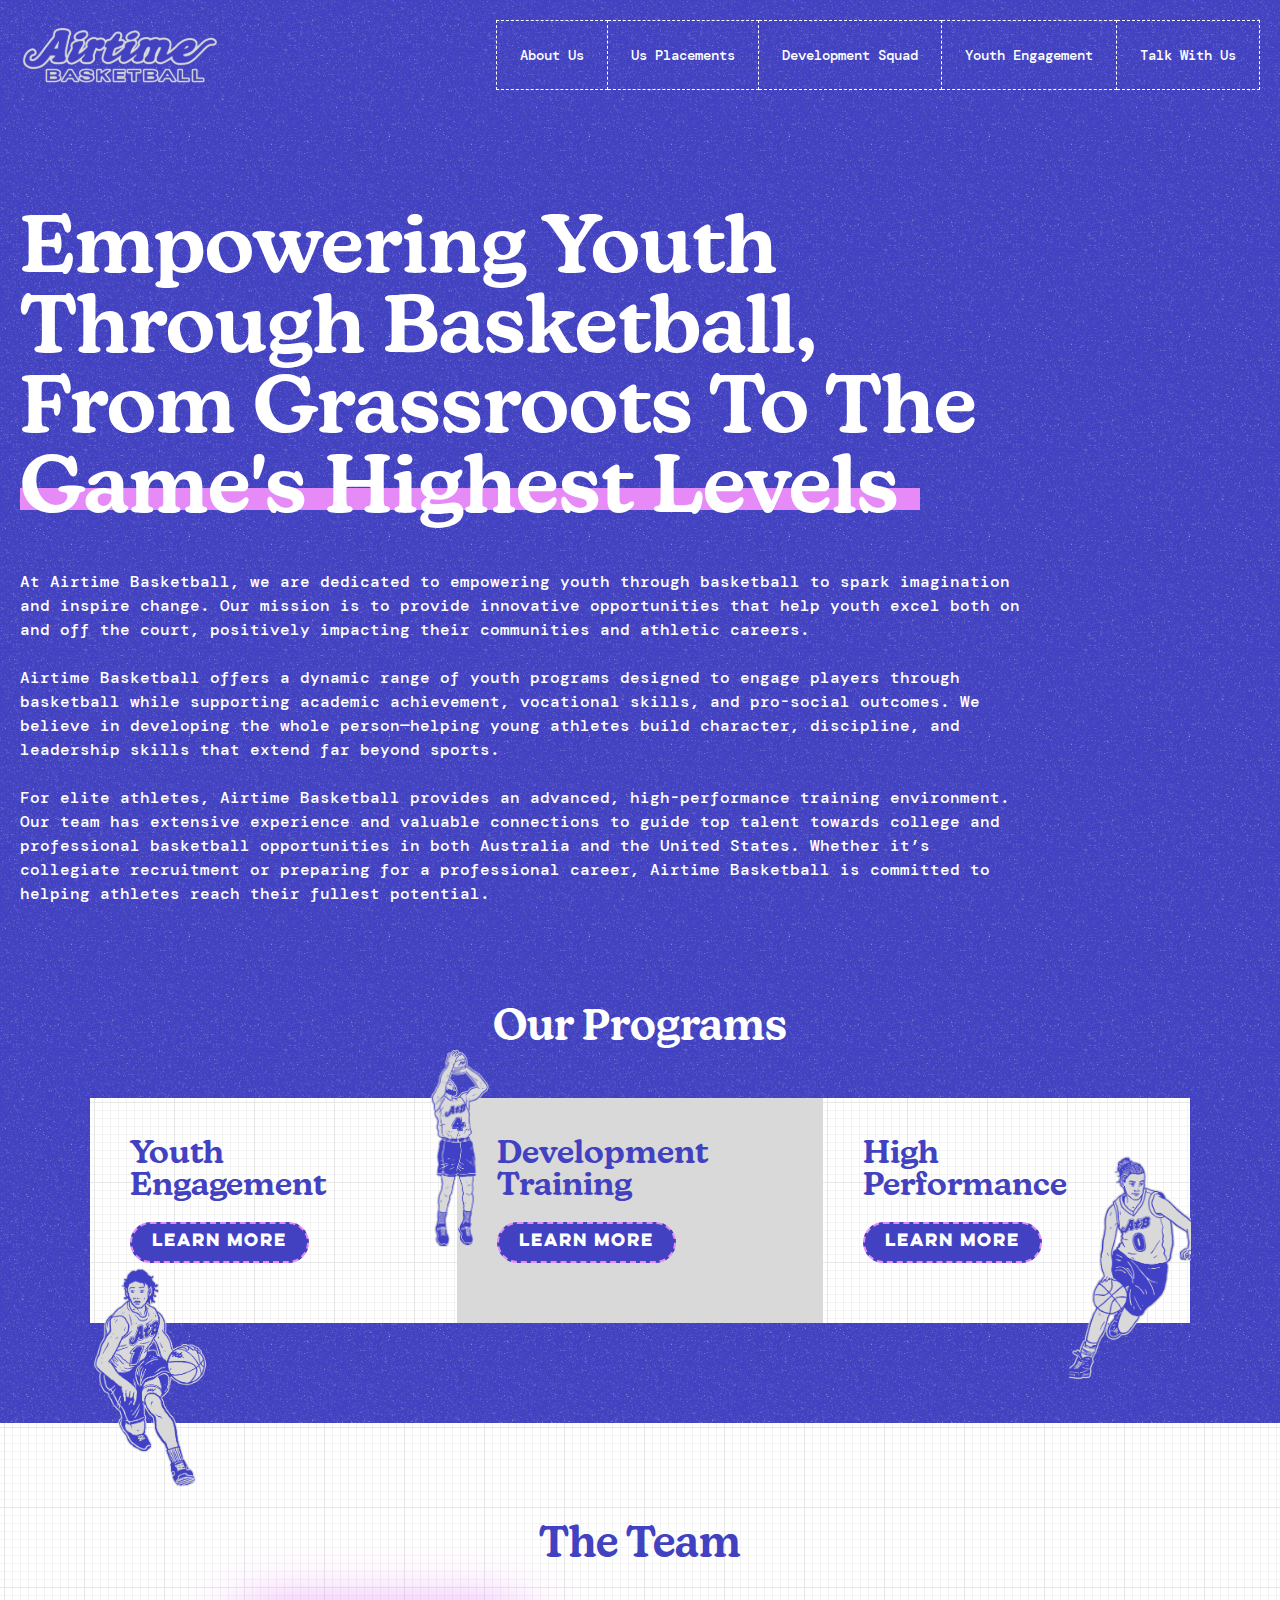
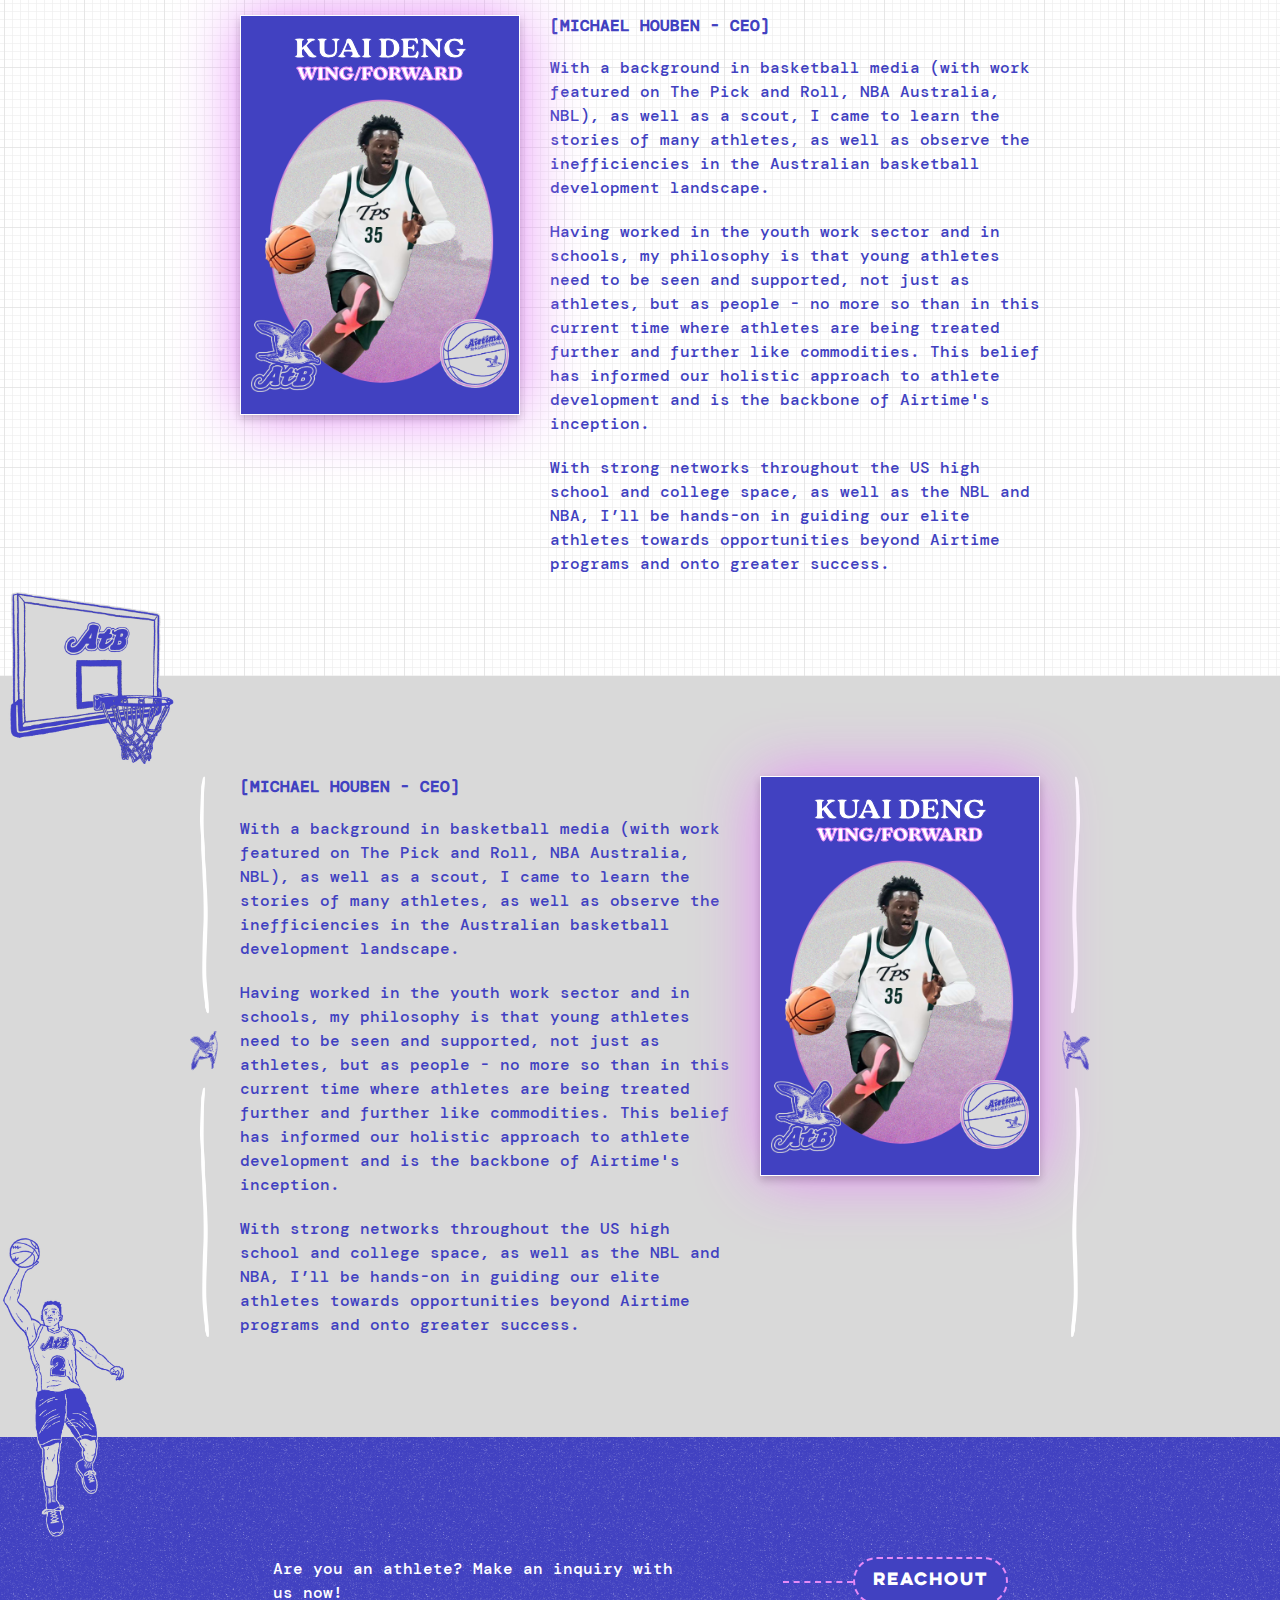
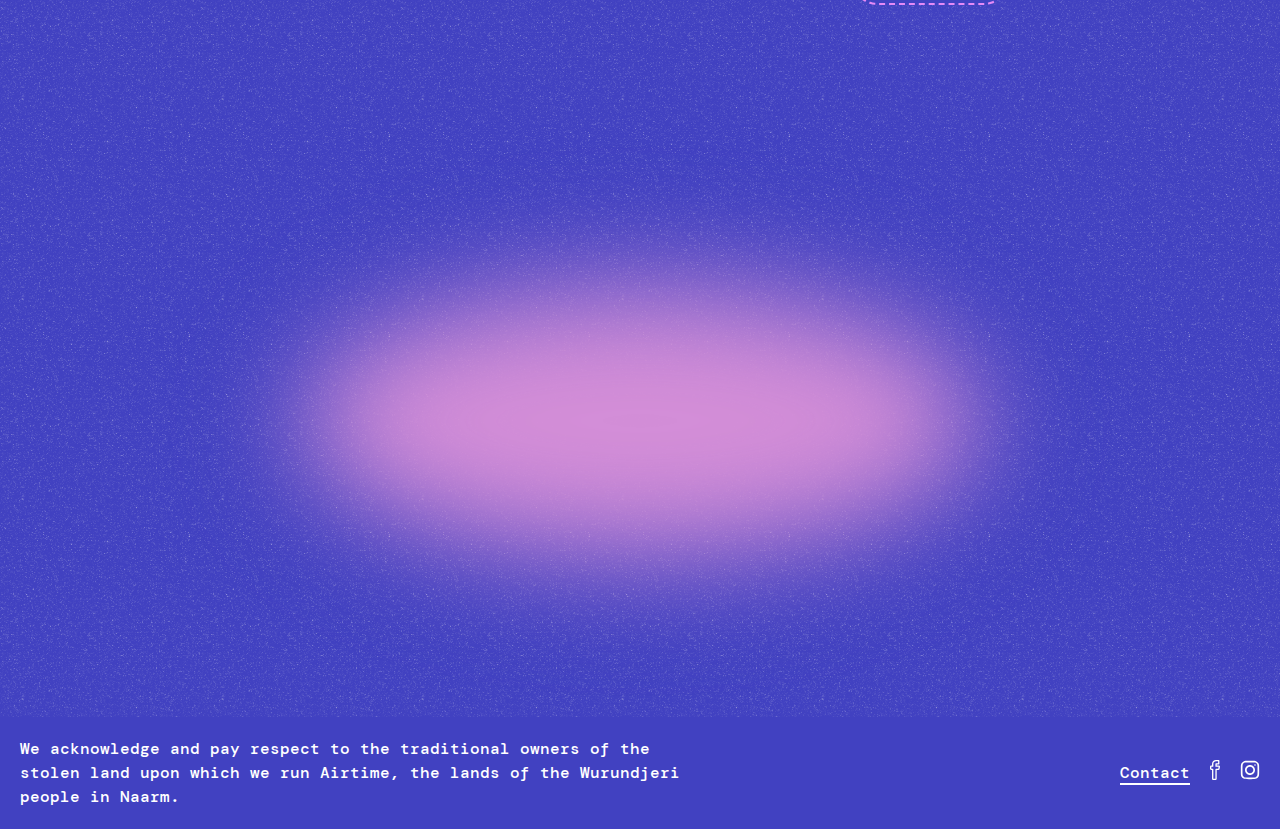
==== commit 5a07f19c: "new-addon" ====
--- a/about-us.html
+++ b/about-us.html
@@ -19,23 +19,30 @@
 <body class="about-us">
 
     <!-- MAIN-HEADER -->
-
     <header class="mainHeader">
         <div class="container">
             <div class="headRow">
                 <div class="headLogo">
                     <a href="index.html"><img src="assets/img/logoMain.svg" alt=""></a>
                 </div>
-                <div class="headMenu">
+                <div class="headMenu" id="drawerItemHldr">
                     <ul>
-                        <li><a href="#">About Us</a></li>
-                        <li><a href="#">Us Placements</a></li>
-                        <li><a href="#">Development Squad</a></li>
+                        <li><a href="about-us.html">About Us</a></li>
+                        <li><a href="US-PLACEMNET.HTML">Us Placements</a></li>
+                        <li><a href="development-squad.html">Development Squad</a></li>
                         <li><a href="youth-engagement.html">Youth Engagement</a></li>
                         <li><a href="mailto:michael@airtimebasketball.com">Talk With Us</a></li>
                     </ul>
                 </div>
-            </div>
+                <div class="drawer-btn" id="hamburgerBtnOpen">
+                    <span class="hamburger-line"></span>
+                    <span class="hamburger-line"></span>
+                    <span class="hamburger-line"></span>
+                </div>
+            </div>
+
+        
+
         </div>
     </header>
 
@@ -115,193 +122,141 @@
         <div class="container">
             <h2>The Team</h2>
             <div class="mainTeamRow">
-                    <div class="teamDetailSecLeft">
-                        <div class="playerCardBox">
-                            <div class="playerCardInner">
-                                <a href=""></a>
-                                <div class="playerCardFront">
-                                    <div class="playerName">
-                                        <a href="#">
-                                            <h3>Kuai Deng
-                                            </h3>
-                                            <span>Wing/Forward</span>
-                                        </a>
-                                    </div>
-                                    <div class="playerImg">
-                                        <img src="assets/img/player-img-1.avif" alt="">
-                                    </div>
-                                </div>
-                                <div class="playerCardBack">
-                                    <div class="playerBackLogo">
-                                        <img src="assets/img/player-card-back-logo.png" alt="">
-                                    </div>
-                                    <div class="playerCardDeatils">
-                                        <h4>Kuai Deng</h4>
-                                        <ul>
-                                            <li><strong>Position:</strong> Wing/Forward</li>
-                                            <li><strong>Height: </strong>6'10</li>
-                                            <li><strong>Class: </strong>2025</li>
-                                            <li><strong>From: </strong>Grange, SA</li>
-                                            <li><strong>School: </strong>The Patrick School (NJ)</li>
-                                            <li><strong>AUS High School: </strong>Trinity College</li>
-                                            <li><strong>Club: </strong>Eastside Rams</li>
-                                        </ul>
-                                    </div>
+                <div class="teamDetailSecLeft">
+                    <div class="playerCardBox">
+                        <div class="playerCardInner">
+                            <a href=""></a>
+                            <div class="playerCardFront">
+                                <div class="playerName">
+                                    <a href="#">
+                                        <h3>Kuai Deng
+                                        </h3>
+                                        <span>Wing/Forward</span>
+                                    </a>
+                                </div>
+                                <div class="playerImg">
+                                    <img src="assets/img/player-img-1.avif" alt="">
+                                </div>
+                            </div>
+                            <div class="playerCardBack">
+                                <div class="playerBackLogo">
+                                    <img src="assets/img/player-card-back-logo.png" alt="">
+                                </div>
+                                <div class="playerCardDeatils">
+                                    <h4>Kuai Deng</h4>
+                                    <ul>
+                                        <li><strong>Position:</strong> Wing/Forward</li>
+                                        <li><strong>Height: </strong>6'10</li>
+                                        <li><strong>Class: </strong>2025</li>
+                                        <li><strong>From: </strong>Grange, SA</li>
+                                        <li><strong>School: </strong>The Patrick School (NJ)</li>
+                                        <li><strong>AUS High School: </strong>Trinity College</li>
+                                        <li><strong>Club: </strong>Eastside Rams</li>
+                                    </ul>
                                 </div>
                             </div>
                         </div>
                     </div>
-                    <div class="teamDetailSecRight">
-                        <span>[Michael Houben - CEO] </span>
-                        <p>With a background in basketball media (with work featured on The Pick and Roll, NBA
-                            Australia, NBL), as well as a scout, I came to learn the stories of many athletes, as well
-                            as observe the inefficiencies in the Australian basketball development landscape.
-                        </p>
-                        <p>Having worked in the youth work sector and in schools, my philosophy is that young athletes
-                            need to be seen and supported, not just as athletes, but as people - no more so than in this
-                            current time where athletes are being treated further and further like commodities. This
-                            belief has informed our holistic approach to athlete development and is the backbone of
-                            Airtime's inception.</p>
-                        <p>With strong networks throughout the US high school and college space, as well as the NBL and
-                            NBA, I’ll be hands-on in guiding our elite athletes towards opportunities beyond Airtime
-                            programs and onto greater success.</p>
-                    </div>
+                </div>
+                <div class="teamDetailSecRight">
+                    <span>[Michael Houben - CEO] </span>
+                    <p>With a background in basketball media (with work featured on The Pick and Roll, NBA
+                        Australia, NBL), as well as a scout, I came to learn the stories of many athletes, as well
+                        as observe the inefficiencies in the Australian basketball development landscape.
+                    </p>
+                    <p>Having worked in the youth work sector and in schools, my philosophy is that young athletes
+                        need to be seen and supported, not just as athletes, but as people - no more so than in this
+                        current time where athletes are being treated further and further like commodities. This
+                        belief has informed our holistic approach to athlete development and is the backbone of
+                        Airtime's inception.</p>
+                    <p>With strong networks throughout the US high school and college space, as well as the NBL and
+                        NBA, I’ll be hands-on in guiding our elite athletes towards opportunities beyond Airtime
+                        programs and onto greater success.</p>
+                </div>
             </div>
         </div>
     </section>
 
     <!-- MAIN-TEAM -->
 
-    <!-- CONTENT-WITH-BOX -->
-
-    <section class="cntWithBox">
-        <div class="container">
-            <h2>Key elements of our Development Training include:</h2>
-            <div class="contWithBoxRow">
-                <div class="contBox">
-                    <p>Skill Building: Players are taught essential basketball techniques, from ball handling and
-                        shooting mechanics to defensive positioning and court awareness. We ensure a strong foundation
-                        that allows athletes to elevate their game to the next level. </p>
-                </div>
-                <div class="contBox">
-                    <p>Pathways: Our program provides for athletes around high school, college and professional
-                        pathways, as well as opportunities to be involved in both local and international tournaments.
+
+    <!-- MAIN-TEAM -->
+
+    <section class="mainTeam invertedTeam">
+        <div class="container">
+            <div class="mainTeamRow">
+                <div class="teamDetailSecLeft">
+                    <div class="playerCardBox">
+                        <div class="playerCardInner">
+                            <a href=""></a>
+                            <div class="playerCardFront">
+                                <div class="playerName">
+                                    <a href="#">
+                                        <h3>Kuai Deng
+                                        </h3>
+                                        <span>Wing/Forward</span>
+                                    </a>
+                                </div>
+                                <div class="playerImg">
+                                    <img src="assets/img/player-img-1.avif" alt="">
+                                </div>
+                            </div>
+                            <div class="playerCardBack">
+                                <div class="playerBackLogo">
+                                    <img src="assets/img/player-card-back-logo.png" alt="">
+                                </div>
+                                <div class="playerCardDeatils">
+                                    <h4>Kuai Deng</h4>
+                                    <ul>
+                                        <li><strong>Position:</strong> Wing/Forward</li>
+                                        <li><strong>Height: </strong>6'10</li>
+                                        <li><strong>Class: </strong>2025</li>
+                                        <li><strong>From: </strong>Grange, SA</li>
+                                        <li><strong>School: </strong>The Patrick School (NJ)</li>
+                                        <li><strong>AUS High School: </strong>Trinity College</li>
+                                        <li><strong>Club: </strong>Eastside Rams</li>
+                                    </ul>
+                                </div>
+                            </div>
+                        </div>
+                    </div>
+                </div>
+                <div class="teamDetailSecRight">
+                    <span>[Michael Houben - CEO] </span>
+                    <p>With a background in basketball media (with work featured on The Pick and Roll, NBA
+                        Australia, NBL), as well as a scout, I came to learn the stories of many athletes, as well
+                        as observe the inefficiencies in the Australian basketball development landscape.
                     </p>
-                </div>
-            </div>
-        </div>
-    </section>
-
-    <!-- CONTENT-WITH-BOX -->
-
-    <!-- CONTENT-WITH-BOX -->
-
-    <section class="cntWithBox moreBox">
-        <div class="container">
-            <h2>Where you can find us training:</h2>
-            <div class="contWithBoxRow">
-                <div class="contBox">
-                    <h3>Central Melbourne</h3>
-                    <span>Narrandjeri Stadium </span>
-                    <p>Monday, Thursday and Friday mornings </p>
-                    <a href="" class="contBoxBtn">Submit An Inquiry</a>
-                </div>
-                <div class="contBox">
-                    <h3>Western Suburbs
-                    </h3>
-                    <span>West Sunshine Community Centre
-
-                    </span>
-                    <p>Days TBA
-
-                    </p>
-                    <a href="" class="contBoxBtn">Submit An Inquiry</a>
-                </div>
-                <div class="contBox">
-                    <h3>Eastern Suburbs
-                    </h3>
-                    <span>TBA
-
-                    </span>
-                    <p>Currently taking </p>
-                    <a href="" class="contBoxBtn">expressions of interest</a>
-                </div>
-            </div>
-        </div>
-        <div class="reachOut">
-            <p>Empowering youth through basketball, from grassroots to the games highest levels.</p>
-            <div class="mainBtn">
-                <a href="#">reach<span>o</span>ut</a>
-            </div>
-        </div>
-    </section>
-
-    <!-- CONTENT-WITH-BOX -->
-
-    <!-- LEFT-IMG-CONTENT -->
-
-    <section class="leftBoxImgContent">
-        <div class="container">
-            <div class="leftImgBoxRow">
-                <div class="BoxContentImg">
-                    <img src="assets/img/development-sec-img.avif" alt="">
-                </div>
-                <div class="BoxContentContent">
-                    <img src="assets/img/ball-flying.png" alt="">
-                    <p>Airtime's development squads send players over to compete in overseas tournaments, such as the
-                        Taiwanese TYAI CUP, pictured here (Dec 2024)</p>
-                </div>
-            </div>
-        </div>
-    </section>
-
-    <!-- LEFT-IMG-CONTENT -->
-
-    <!-- COMPANY-SLIDER -->
-
-    <section class="companySlider">
-        <div class="container">
-            <h2>Airtime's Youth Engagement Program is proudly supported by:</h2>
-            <!-- Swiper Container -->
-            <div class="swiper mySwiper logoSlider">
-                <div class="swiper-wrapper">
-                    <!-- Swiper Slides -->
-                    <div class="swiper-slide">
-                        <img src="assets/img/wilson.avif" alt="">
-                    </div>
-                    <div class="swiper-slide">
-                        <img src="assets/img/airbank.avif" alt="">
-                    </div>
-                    <div class="swiper-slide">
-                        <img src="assets/img/wilson.avif" alt="">
-                    </div>
-                    <div class="swiper-slide">
-                        <img src="assets/img/airbank.avif" alt="">
-                    </div>
-                    <div class="swiper-slide">
-                        <img src="assets/img/wilson.avif" alt="">
-                    </div>
-                    <div class="swiper-slide">
-                        <img src="assets/img/airbank.avif" alt="">
-                    </div>
-                    <div class="swiper-slide">
-                        <img src="assets/img/wilson.avif" alt="">
-                    </div>
-                    <div class="swiper-slide">
-                        <img src="assets/img/airbank.avif" alt="">
-                    </div>
-                    <div class="swiper-slide">
-                        <img src="assets/img/wilson.avif" alt="">
-                    </div>
-                    <div class="swiper-slide">
-                        <img src="assets/img/airbank.avif" alt="">
-                    </div>
-                </div>
-            </div>
-        </div>
-    </section>
-
-    <!-- COMPANY-SLIDER -->
+                    <p>Having worked in the youth work sector and in schools, my philosophy is that young athletes
+                        need to be seen and supported, not just as athletes, but as people - no more so than in this
+                        current time where athletes are being treated further and further like commodities. This
+                        belief has informed our holistic approach to athlete development and is the backbone of
+                        Airtime's inception.</p>
+                    <p>With strong networks throughout the US high school and college space, as well as the NBL and
+                        NBA, I’ll be hands-on in guiding our elite athletes towards opportunities beyond Airtime
+                        programs and onto greater success.</p>
+                </div>
+            </div>
+        </div>
+    </section>
+
+    <!-- MAIN-TEAM -->
+
+    <!-- REACH-OUT -->
+
+    <section class="reachOuMain">
+        <div class="container">
+            <div class="reachOut">
+                <p>Are you an athlete? Make an inquiry with us now!
+                </p>
+                <div class="mainBtn">
+                    <a href="#">reach<span>o</span>ut</a>
+                </div>
+            </div>
+        </div>
+    </section>
+
+    <!-- REACH-OUT -->
 
     <!-- FALLING-IMG -->
 
--- a/assets/css/style.css
+++ b/assets/css/style.css
@@ -112,6 +112,10 @@
 
 .headMenu ul li:not(:first-child) a {
     border-left: none;
+}
+
+.drawer-btn {
+    display: none;
 }
 
 /* MAIN-HEADER */
@@ -292,6 +296,15 @@
     grid-template-columns: repeat(4, 1fr);
     gap: 30px;
     position: relative;
+}
+
+.us-placement .morePlayerRow {
+    gap: 0;
+}
+
+.us-placement .playerCardBoxHldr {
+    padding: 20px;
+    border: 2px dashed #fff;
 }
 
 .playerCardBox {
@@ -773,10 +786,7 @@
     height: 16.5rem;
     background: url(../img/falling-img.png) no-repeat transparent 0 0 / contain;
     animation: Footer_fall__XOStI 4s cubic-bezier(.4, 0, .6, 1) forwards;
-}
-
-.fallingImgMain {
-    animation-play-state: running;
+    animation-play-state: paused; /* Start with animations paused */
 }
 
 @keyframes Footer_fall__XOStI {
@@ -793,6 +803,7 @@
     left: -10%;
     animation: Footer_fall1__8XTJp 6s ease-out forwards;
     animation-timing-function: ease;
+    animation-play-state: paused; /* Start with animations paused */
 }
 
 @keyframes Footer_fall1__8XTJp {
@@ -813,6 +824,7 @@
     animation-duration: 5.5s;
     animation-timing-function: cubic-bezier(.82, 0, .18, 1);
     z-index: 1;
+    animation-play-state: paused; /* Start with animations paused */
 }
 
 @keyframes Footer_fall2__ocXSB {
@@ -829,6 +841,7 @@
     left: 30%;
     animation-delay: .8s;
     animation-name: Footer_fall5__1ZRP1;
+    animation-play-state: paused; /* Start with animations paused */
 }
 
 @keyframes Footer_fall5__1ZRP1 {
@@ -846,6 +859,7 @@
     animation-delay: 1s;
     animation-name: Footer_fall4__x0iaj;
     z-index: -1;
+    animation-play-state: paused; /* Start with animations paused */
 }
 
 @keyframes Footer_fall4__x0iaj {
@@ -862,6 +876,7 @@
     right: -18rem;
     animation-delay: 1.2s;
     animation-name: Footer_fall3__uTHmX;
+    animation-play-state: paused; 
 }
 
 @keyframes Footer_fall3__uTHmX {
@@ -878,6 +893,7 @@
     right: 0;
     animation-delay: 1.2s;
     animation-name: Footer_fall6__dZm_u;
+    animation-play-state: paused; 
 }
 
 @keyframes Footer_fall6__dZm_u {
@@ -891,7 +907,6 @@
 }
 
 /* IMAGE-FALLING */
-
 
 /* FOOTER */
 
@@ -1285,7 +1300,7 @@
     align-items: center;
     justify-content: center;
     max-width: 1070px;
-    margin: 60px auto 0;
+    margin: 120px auto;
     gap: 30px;
     flex-wrap: wrap;
 }
@@ -1349,11 +1364,11 @@
     background: url(../img/bg-box-wall.svg) repeat 0 0 / 5rem #fff;
 }
 
-.mainTeam .container{
-    position: relative;
-}
-
-.mainTeam .container::after{
+.mainTeam .container {
+    position: relative;
+}
+
+.mainTeam .container::after {
     content: '';
     background-image: url(../img/basketTop.png);
     height: 200px;
@@ -1361,7 +1376,7 @@
     background-size: contain;
     background-repeat: no-repeat;
     left: 0;
-    top: 0;
+    bottom: -200px;
     position: absolute;
 }
 
@@ -1402,4 +1417,134 @@
     margin-bottom: 0;
 }
 
-/* MAIN-TEAM */+.mainTeam.invertedTeam {
+    background: #d9d9d9;
+}
+
+.mainTeam.invertedTeam .container {
+    background: transparent;
+}
+
+.mainTeam.invertedTeam .mainTeamRow {
+    grid-template-columns: 1fr 35%;
+    position: relative;
+}
+
+.mainTeam.invertedTeam .mainTeamRow::after {
+    content: '';
+    background: url(../img/left-bird-full.png) no-repeat 50% / contain transparent;
+    height: 100%;
+    width: 50px;
+    position: absolute;
+    top: 0;
+    right: -60px;
+}
+
+.mainTeam.invertedTeam .mainTeamRow::before {
+    content: '';
+    background: url(../img/left-bird-full.png) no-repeat 50% / contain transparent;
+    height: 100%;
+    width: 50px;
+    position: absolute;
+    top: 0;
+    left: -60px;
+    transform: scaleX(-1);
+}
+
+.mainTeam.invertedTeam .mainTeamRow .teamDetailSecRight {
+    order: 1;
+}
+
+.mainTeam.invertedTeam .mainTeamRow .teamDetailSecLeft {
+    order: 2;
+}
+
+.mainTeam.invertedTeam .container::after {
+    content: '';
+    background-image: url(../img/left-support.png);
+    height: 300px;
+    width: 300px;
+    background-size: contain;
+    background-repeat: no-repeat;
+    left: 0;
+    bottom: -200px;
+    position: absolute;
+}
+
+/* MAIN-TEAM */
+
+/* BALL-ANIMATED */
+
+.ballAnimated {
+    margin: 100px 0 0;
+}
+
+.ballAnimated .container {
+    padding: 0;
+    position: relative;
+}
+
+.ballAnimated .container::before {
+    content: '';
+    position: absolute;
+    z-index: -1;
+    top: 0;
+    left: 0;
+    height: 400px;
+    width: 400px;
+    background-image: url(../img/ballFull.svg);
+    background-size: contain;
+    background-repeat: no-repeat;
+    will-change: transform;
+    animation: moveLeftToRight 1.5s ease-in-out forwards;
+    animation-play-state: paused;
+}
+
+.ballAnimatedRow {
+    position: relative;
+    z-index: 2;
+    max-width: 1000px;
+    margin: 0 auto;
+    width: 100%;
+    height: 400px;
+    padding: 0 20px;
+}
+
+.ballAnimatedRow img {
+    height: 100%;
+    width: 100%;
+    object-fit: contain;
+}
+
+@keyframes rollLeftToRight {
+    0% {
+        transform: translateX(-100%) rotate(0deg); /* Start off-screen left */
+    }
+    100% {
+        transform: translateX(calc(100vw - 430px)) rotate(360deg); /* Move to the right edge of the viewport */
+    }
+}
+
+/* Base styles for the ::before pseudo-element */
+.ballAnimated .container::before {
+    content: '';
+    position: absolute;
+    z-index: -1;
+    top: 0;
+    left: 0;
+    height: 400px;
+    width: 400px;
+    background-image: url(../img/ballFull.svg);
+    background-size: contain;
+    background-repeat: no-repeat;
+    will-change: transform; /* Optimize for performance */
+    opacity: 0; /* Start hidden */
+    transition: opacity 0.5s ease-in-out; /* Smooth fade-in */
+}
+
+/* Class to trigger the animation */
+.ballAnimated .container.animate::before {
+    opacity: 1; /* Make it visible */
+    animation: rollLeftToRight 3s linear forwards; /* Adjust duration as needed */
+}
+/* BALL-ANIMATED */--- a/assets/css/responsive.css
+++ b/assets/css/responsive.css
@@ -170,6 +170,122 @@
         font-size: 26px;
         line-height: 26px;
     }
+
+    /* header drawer */
+
+    #drawerItemHldr {
+        display: flex;
+        flex-direction: column;
+        align-items: flex-start;
+        justify-content: space-around;
+        background: #4141C1 url(../img/bodyBg.png) repeat 0 0 / 200px;
+        position: fixed;
+        top: 0;
+        left: -100%;
+        opacity: 0;
+        transition: all 0.3s ease-in-out;
+        height: 100vh;
+        width: 100%;
+        max-width: 400px;
+        z-index: 999;
+        box-shadow: 0 0 60px #e58af7;
+        padding: 20px;
+    }
+
+    #drawerItemHldr.visible {
+        left: 0;
+        opacity: 1;
+    }
+
+    body:has(#drawerItemHldr.visible) {
+        overflow: hidden !important;
+    }
+
+    .drawer-btn {
+        display: flex;
+        flex-direction: column;
+        justify-content: space-between;
+        width: 30px;
+        height: 24px;
+        cursor: pointer;
+        position: relative;
+        z-index: 1000;
+        gap: 4px;
+    }
+
+    .hamburger-line {
+        display: block;
+        width: 100%;
+        height: 4px;
+        background-color: #fff;
+        border-radius: 2px;
+        transition: all 0.3s ease-in-out;
+        position: relative;
+    }
+
+    .drawer-btn.active .hamburger-line:nth-child(1) {
+        transform: rotate(45deg);
+        top: 10px;
+        position: absolute;
+    }
+
+    .drawer-btn.active .hamburger-line:nth-child(2) {
+        opacity: 0;
+    }
+
+    .drawer-btn.active .hamburger-line:nth-child(3) {
+        transform: rotate(-45deg);
+        top: 10px;
+        position: absolute;
+    }
+
+    .headRow {
+        grid-template-columns: 1fr max-content;
+    }
+
+    .headMenu ul {
+        flex-direction: column;
+        gap: 20px;
+        align-self: center;
+    }
+
+    .headMenu ul li a {
+        max-width: 300px;
+        min-width: 300px;
+        text-align: center;
+    }
+
+    .headMenu ul li:not(:first-child) a {
+        border-left: 1px dashed #fff;
+    }
+
+    /* header drawer */
+
+
+    .ballAnimated {
+        margin: 80px 0px 0px;
+    }
+
+    .ballAnimated .container::before {
+        height: 300px;
+        width: 300px;
+    }
+
+    .ballAnimatedRow {
+        height: 300px;
+    }
+
+    @keyframes rollLeftToRight {
+        0% {
+            transform: translateX(-100%) rotate(0deg);
+        }
+
+        100% {
+            transform: translateX(calc(100vw - 300px)) rotate(360deg);
+        }
+    }
+
+
 }
 
 @media only screen and (max-width: 768px) {
@@ -327,6 +443,34 @@
     .donateTop .mainBtn {
         margin: 30px auto 0 0;
     }
+
+    .ballAnimated {
+        margin: 60px 0px 0px;
+    }
+
+    .ballAnimated .container::before {
+        height: 200px;
+        width: 200px;
+    }
+
+    .ballAnimatedRow {
+        height: 200px;
+    }
+
+    @keyframes rollLeftToRight {
+        0% {
+            transform: translateX(-100%) rotate(0deg);
+        }
+
+        100% {
+            transform: translateX(calc(100vw - 200px)) rotate(360deg);
+        }
+    }
+
+    .us-placement .playerCardBoxHldr {
+        padding: 15px;
+    }
+
 }
 
 @media only screen and (max-width: 576px) {
@@ -515,4 +659,33 @@
     .supportRowRight {
         padding: 30px;
     }
+
+    .ballAnimated {
+        margin: 60px 0px 0px;
+    }
+
+    .ballAnimated .container::before {
+        height: 130px;
+        width: 130px;
+    }
+
+    .ballAnimatedRow {
+        height: 130px;
+    }
+
+    .us-placement .playerCardBoxHldr {
+        padding: 10px;
+    }
+
+    @keyframes rollLeftToRight {
+        0% {
+            transform: translateX(-100%) rotate(0deg);
+        }
+
+        100% {
+            transform: translateX(calc(100vw - 130px)) rotate(360deg);
+        }
+    }
+
+
 }